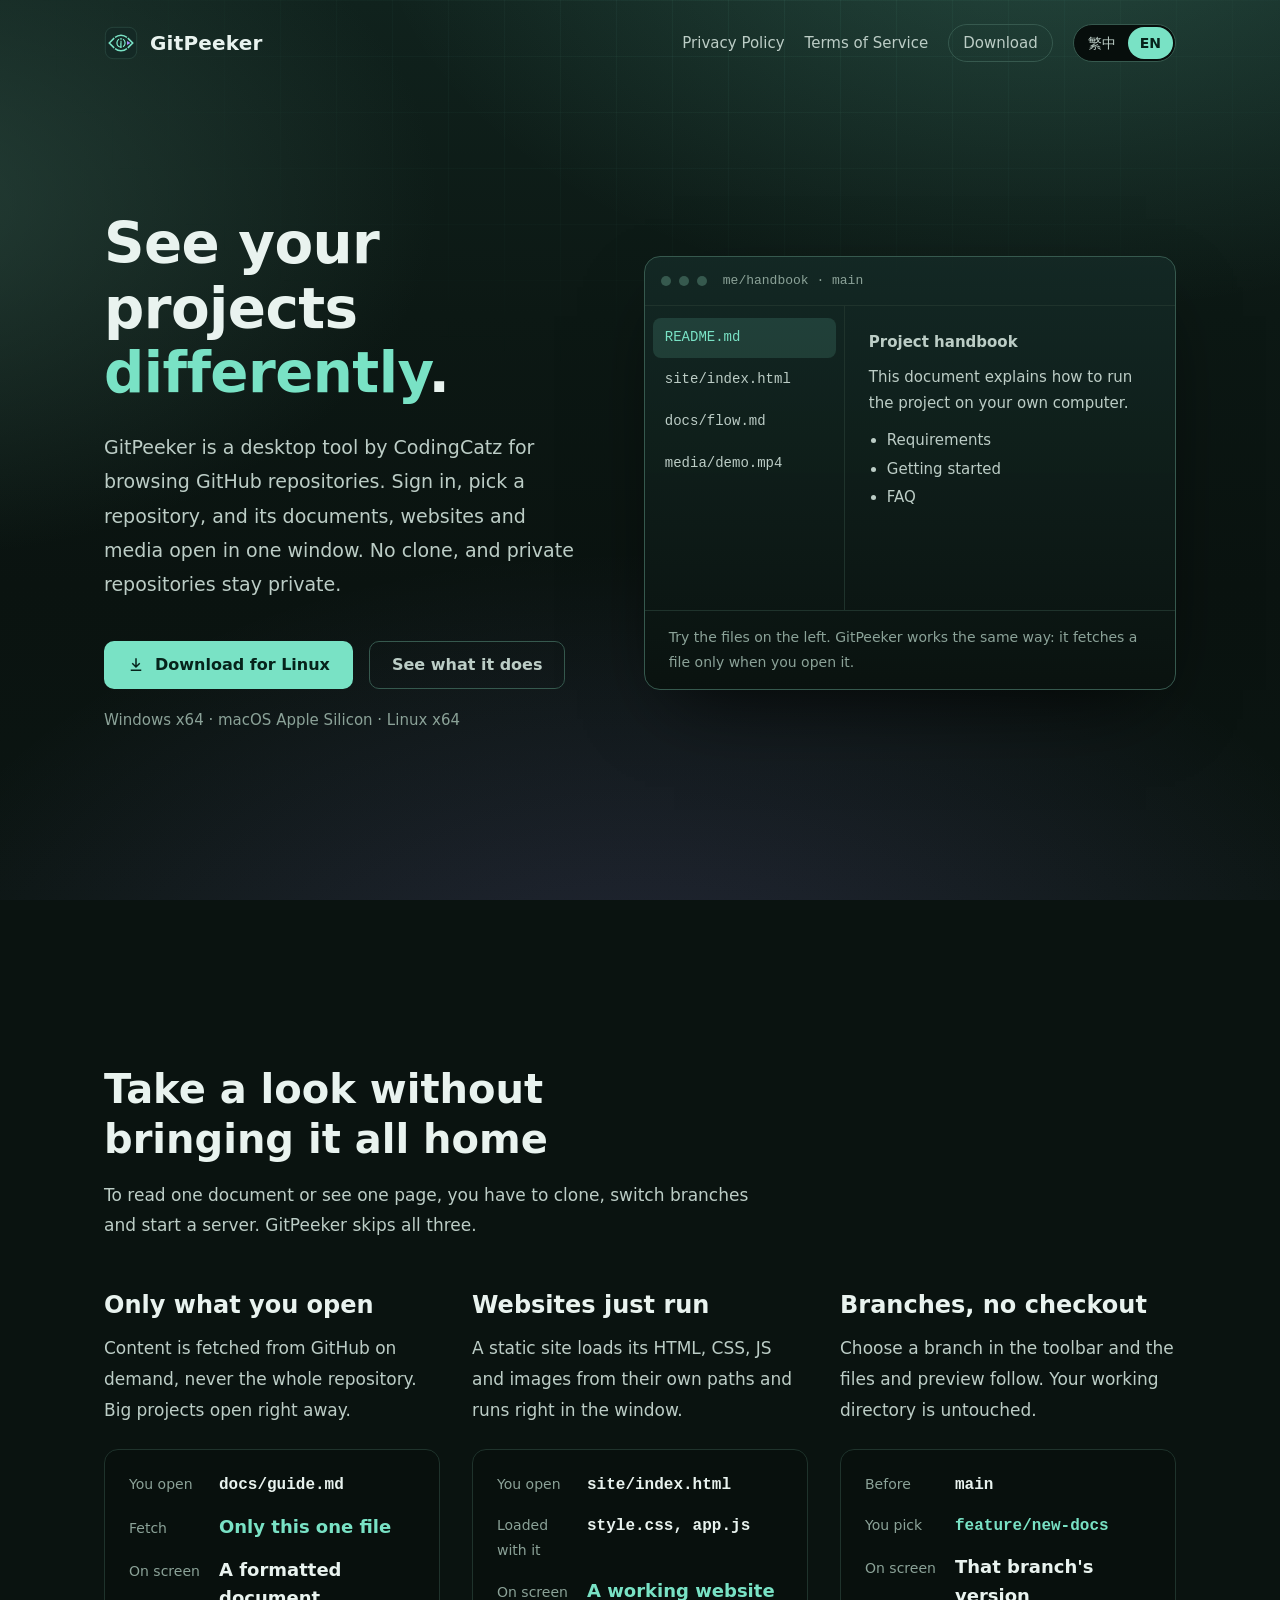
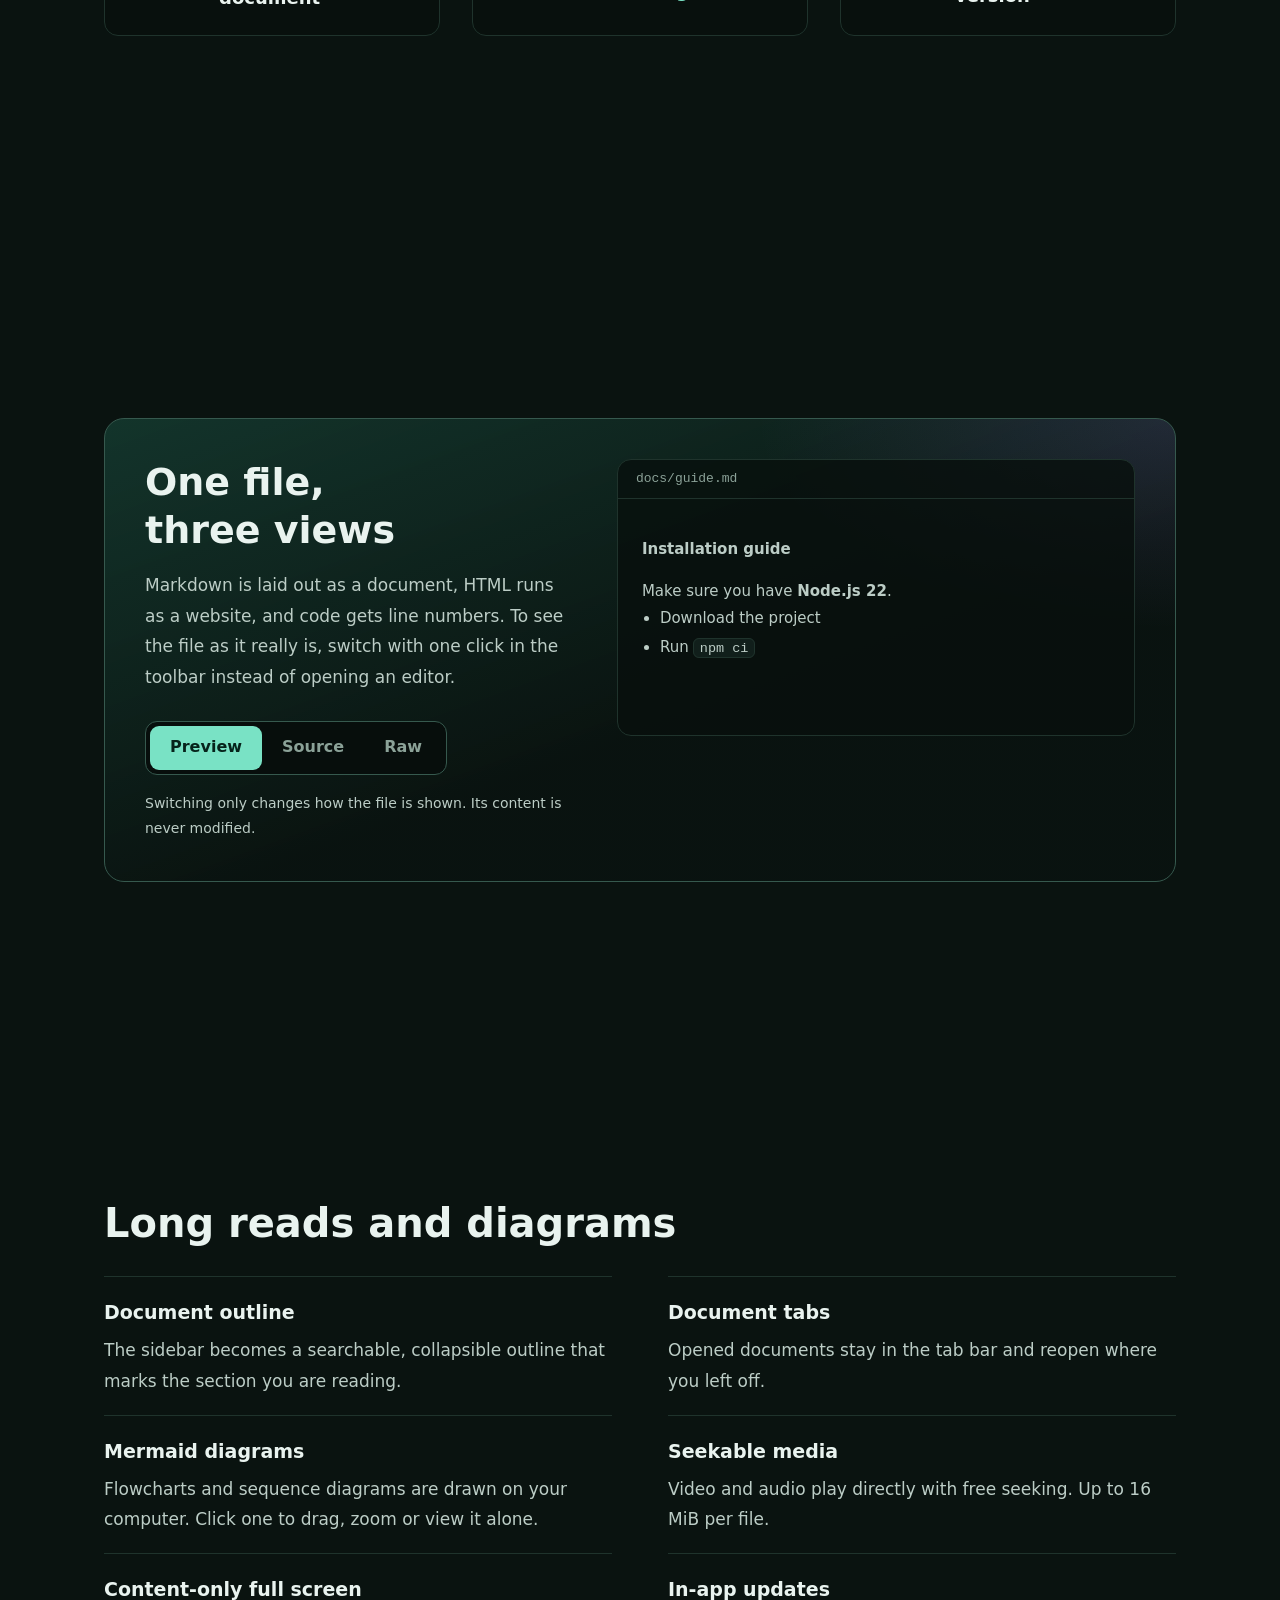
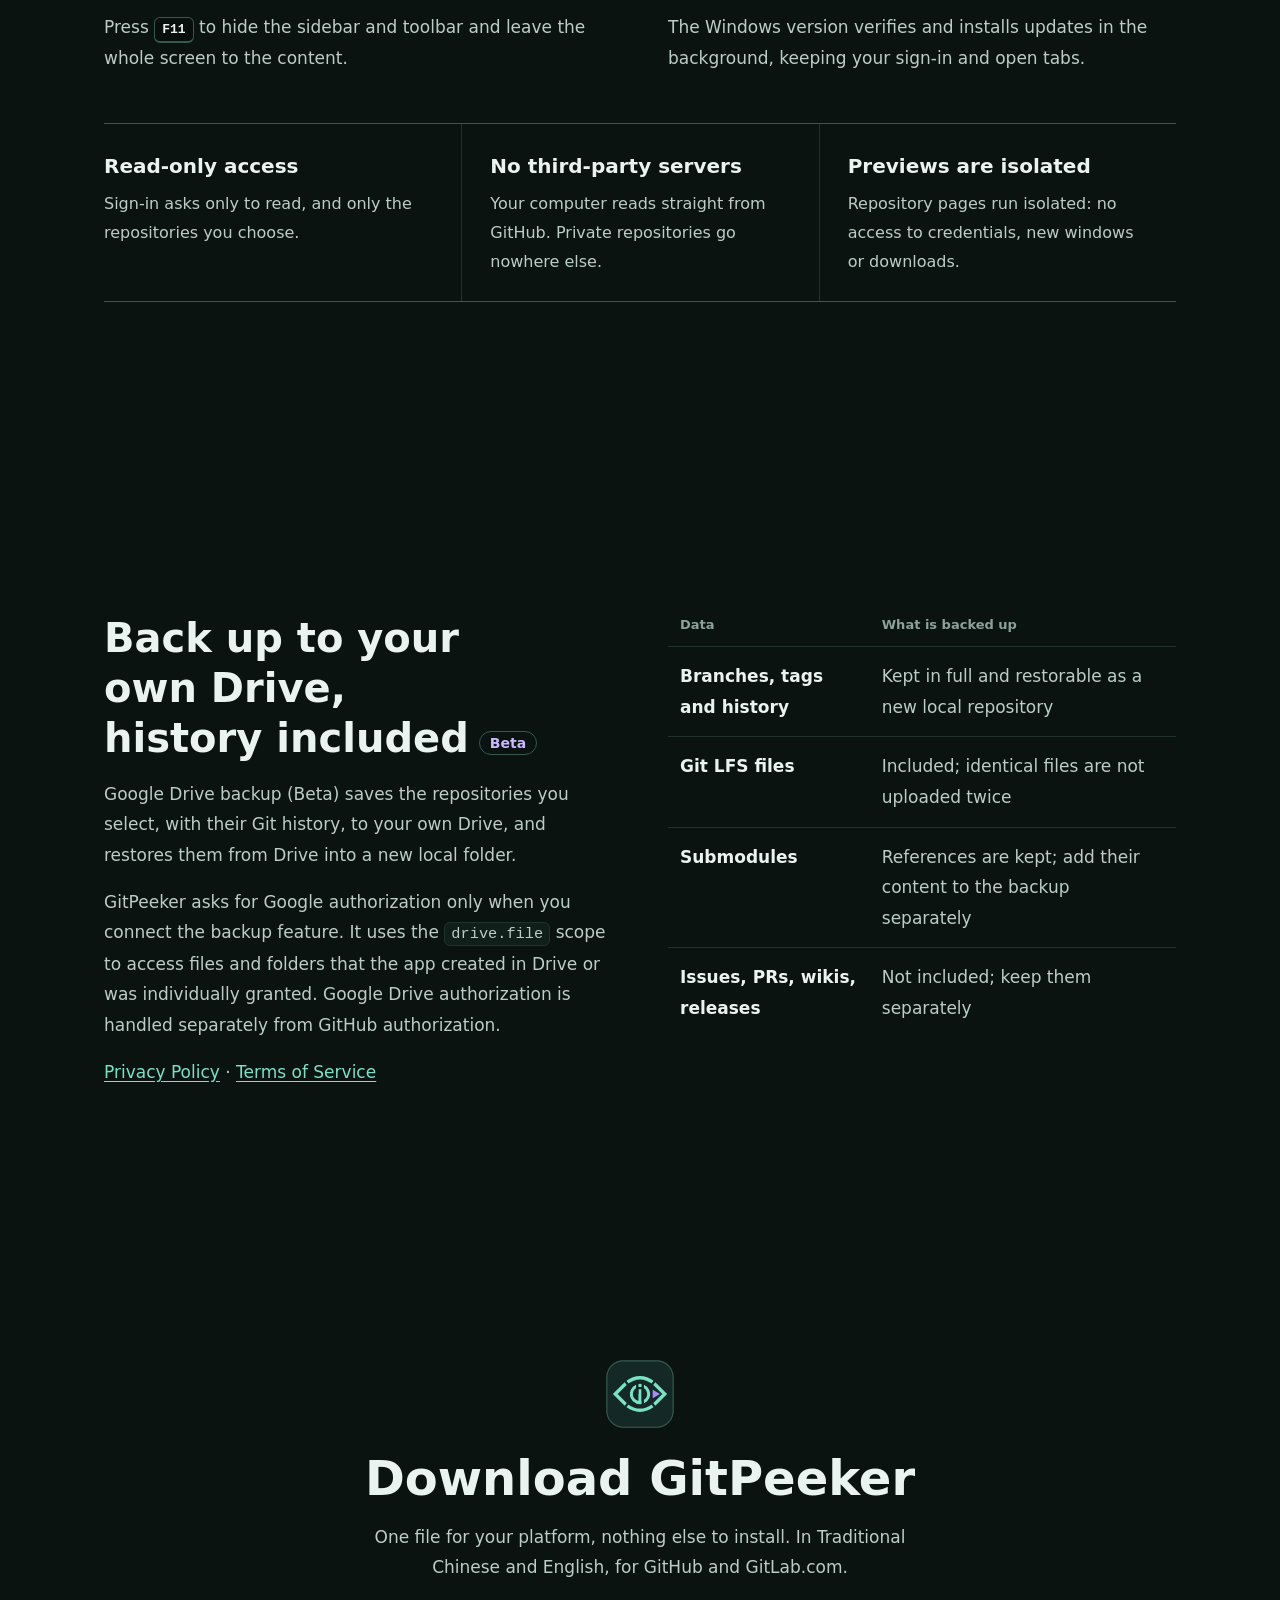
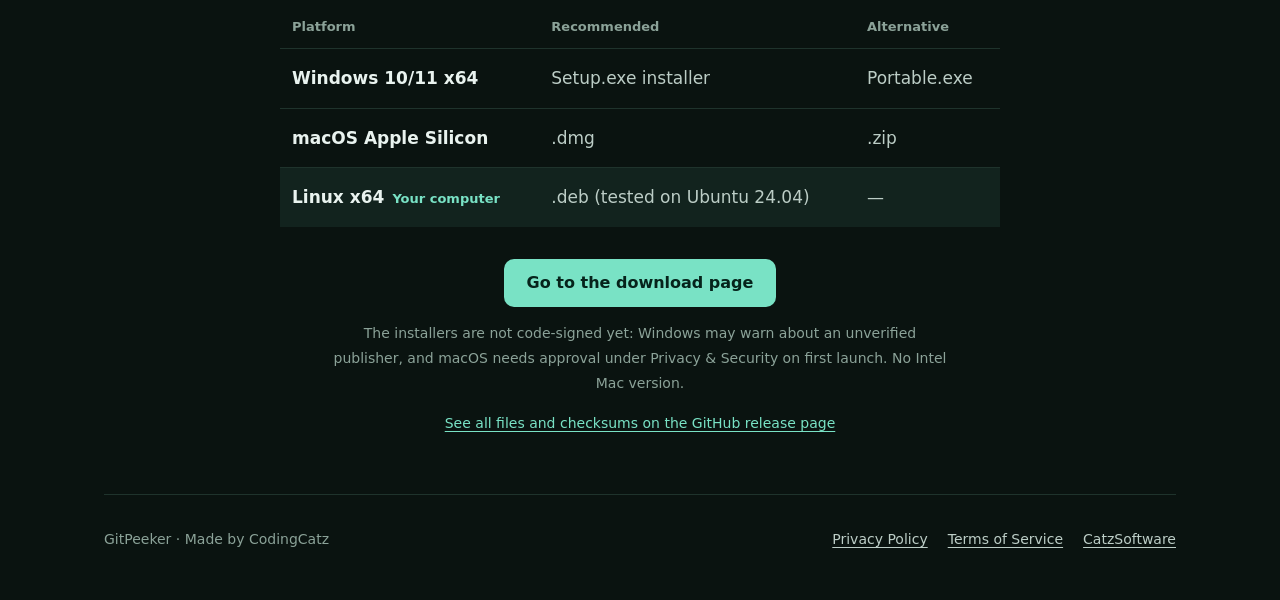
==== docs/index.html @ ed902996 "1.0.0 上線" ====
<!doctype html>
<html lang="zh-Hant-TW" class="paged">
<head>
<meta charset="utf-8">
<meta name="viewport" content="width=device-width, initial-scale=1">
<title>GitPeeker · CatzSoftware</title>
<meta name="description" content="GitPeeker：不用 clone，就能在同一個桌面視窗預覽 GitHub 儲存庫裡的文件、網站與影音。提供 Windows、macOS 與 Linux 版本，以及 Google Drive 備份說明。">
<meta name="theme-color" content="#0a1310">
<link rel="icon" href="./icon.svg" type="image/svg+xml">
<link rel="stylesheet" href="./style.css">
</head>
<body>
<div class="wrap">
  <main>
    <div class="block block-hero">
      <header class="top">
        <a class="brand" href="./" aria-label="GitPeeker 首頁"><img src="./icon.svg" alt="" width="34" height="34">GitPeeker</a>
        <nav aria-label="頁首連結">
          <a href="./privacy/">隱私權政策</a>
          <a href="./terms/">服務條款</a>
          <a class="top-link" href="#get">下載</a>
          <span class="lang" role="group" aria-label="語言">
            <button type="button" lang="zh-Hant" data-lang="zh-Hant" aria-pressed="true">繁中</button>
            <button type="button" lang="en" data-lang="en" aria-pressed="false">EN</button>
          </span>
        </nav>
      </header>

      <div class="hero">
        <div>
          <h1 data-i18n-html>換個方式，<br><em>看見專案</em>。</h1>
          <p>GitPeeker 是 CodingCatz 製作的桌面工具，可瀏覽 GitHub 儲存庫及預覽文件。登入、選一個儲存庫，文件、網站與影音就在同一個視窗裡打開；不用 clone，私人儲存庫也不必公開。</p>
          <div class="cta">
            <a class="btn btn-primary" id="hero-download" href="https://github.com/CatzSoftware/GitPeeker-Releases/releases/latest">
              <svg viewBox="0 0 24 24" aria-hidden="true"><path fill="currentColor" d="M11 3h2v9.2l3.3-3.3 1.4 1.4L12 16l-5.7-5.7 1.4-1.4 3.3 3.3zM5 18h14v2H5z"/></svg>
              <span>下載 GitPeeker</span>
            </a>
            <a class="btn btn-ghost" href="#core">看看能做什麼</a>
          </div>
          <p class="platforms">Windows x64 · macOS Apple Silicon · Linux x64</p>
        </div>

        <div class="stage" id="stage" aria-label="GitPeeker 視窗示範">
          <div class="stage-bar"><b></b><b></b><b></b><span>me/handbook · main</span></div>
          <div class="stage-body">
            <div class="tree" role="group" aria-label="儲存庫裡的檔案">
              <button type="button" data-show="readme" aria-pressed="true">README.md</button>
              <button type="button" data-show="site" aria-pressed="false">site/index.html</button>
              <button type="button" data-show="flow" aria-pressed="false">docs/flow.md</button>
              <button type="button" data-show="clip" aria-pressed="false">media/demo.mp4</button>
            </div>
            <div class="pane" aria-live="polite">
              <div class="pv" data-panel="readme">
                <p class="pv-title">專案手冊</p>
                <p>這份文件說明怎麼把專案在自己的電腦上跑起來。</p>
                <ul><li>安裝需求</li><li>啟動步驟</li><li>常見問題</li></ul>
              </div>
              <div class="pv" data-panel="site" hidden>
                <div class="pv-nav"><b>Handbook</b><span>文件</span><span>下載</span></div>
                <p class="pv-title">五分鐘上手</p>
                <p>樣式、圖片和腳本都照原本的路徑載入，整個資料夾當成網站執行。</p>
                <span class="pv-chip">開始</span>
              </div>
              <div class="pv" data-panel="flow" hidden>
                <svg class="pv-flow" viewBox="0 0 360 150" role="img" aria-label="流程圖：選檔、讀取、預覽">
                  <rect x="4" y="50" width="92" height="50" rx="10"/>
                  <rect x="134" y="50" width="92" height="50" rx="10"/>
                  <rect class="on" x="264" y="50" width="92" height="50" rx="10"/>
                  <path d="M96 75h30M226 75h30"/>
                  <polygon points="126,70 134,75 126,80"/>
                  <polygon points="256,70 264,75 256,80"/>
                  <text x="50" y="80">選檔</text>
                  <text x="180" y="80">讀取</text>
                  <text x="310" y="80">預覽</text>
                </svg>
                <p>文件裡的 Mermaid 區塊直接畫成圖表。</p>
              </div>
              <div class="pv" data-panel="clip" hidden>
                <div class="pv-screen"><svg viewBox="0 0 24 24" aria-hidden="true"><path d="M8 5.5v13l11-6.5z"/></svg></div>
                <div class="pv-seek"><i></i></div>
                <p>00:42 / 02:10　拖進度條就能跳播。</p>
              </div>
            </div>
          </div>
          <div class="stage-foot">點左邊的檔案試試。GitPeeker 也是這樣：點到哪個檔，才讀哪個檔。</div>
        </div>
      </div>
    </div>

    <section class="block" id="core" aria-labelledby="core-title">
      <div class="sec-head">
        <h2 id="core-title">想看一眼，不必整包搬回家</h2>
        <p>只是要看一份文件或一個頁面，卻得先 clone、切分支、開伺服器。GitPeeker 把這三步都省了。</p>
      </div>
      <div class="rows">
        <div class="row">
          <div class="row-text">
            <h3>點到哪個檔，才讀哪個檔</h3>
            <p>內容直接向 GitHub 按需讀取，不會先把整個儲存庫下載下來。再大的專案，打開就能看。</p>
          </div>
          <dl class="demo">
            <div class="step"><dt>你點的</dt><dd>docs/guide.md</dd></div>
            <div class="step"><dt>讀取</dt><dd class="say"><span class="hit">只有這一個檔</span></dd></div>
            <div class="step"><dt>畫面上</dt><dd class="say">排好版的文件</dd></div>
          </dl>
        </div>
        <div class="row">
          <div class="row-text">
            <h3>網站直接跑起來</h3>
            <p>靜態網站的 HTML、CSS、JS 與圖片照原本的路徑載入，在視窗裡就是一個能操作的網站，不需要另外架站或開 GitHub Pages。</p>
          </div>
          <dl class="demo">
            <div class="step"><dt>你點的</dt><dd>site/index.html</dd></div>
            <div class="step"><dt>跟著載入</dt><dd>style.css、app.js</dd></div>
            <div class="step"><dt>畫面上</dt><dd class="say"><span class="hit">可以操作的網站</span></dd></div>
          </dl>
        </div>
        <div class="row">
          <div class="row-text">
            <h3>分支用選的，不用 checkout</h3>
            <p>工具列選一個分支，檔案清單和預覽就換成那個分支的內容。你電腦上的工作目錄完全不受影響。</p>
          </div>
          <dl class="demo">
            <div class="step"><dt>原本</dt><dd>main</dd></div>
            <div class="step"><dt>選單選</dt><dd><span class="hit">feature/new-docs</span></dd></div>
            <div class="step"><dt>畫面上</dt><dd class="say">那個分支的版本</dd></div>
          </dl>
        </div>
      </div>
    </section>

    <section class="block" aria-labelledby="modes-title">
      <div class="domain">
        <div>
          <h2 id="modes-title">同一個檔，三種看法</h2>
          <p>Markdown 排版成文件，HTML 當成網站，程式碼帶行號。想看它原本長什麼樣，工具列按一下就切過去，不用離開視窗去找編輯器。</p>
          <div class="switch" id="modes" role="group" aria-label="選擇呈現方式">
            <button type="button" data-show="preview" aria-pressed="true">預覽</button>
            <button type="button" data-show="source" aria-pressed="false">原始碼</button>
            <button type="button" data-show="raw" aria-pressed="false">原始檔</button>
          </div>
          <p class="hint">切換只改變呈現方式，檔案內容不會被改寫。</p>
        </div>
        <div class="view">
          <div class="view-bar">docs/guide.md</div>
          <div class="view-body" aria-live="polite">
            <div class="pv" data-panel="preview">
              <p class="pv-title">安裝指南</p>
              <p data-i18n-html>先確認電腦有 <strong>Node.js 22</strong>。</p>
              <ul><li>下載專案</li><li data-i18n-html>執行 <code>npm ci</code></li></ul>
            </div>
            <ol data-panel="source" hidden><li># 安裝指南</li><li> </li><li>先確認電腦有 **Node.js 22**。</li><li> </li><li>- 下載專案</li><li>- 執行 `npm ci`</li></ol>
            <pre data-panel="raw" hidden># 安裝指南

先確認電腦有 **Node.js 22**。

- 下載專案
- 執行 `npm ci`</pre>
          </div>
        </div>
      </div>
    </section>

    <section class="block block-more" aria-labelledby="more-title">
      <div class="sec-head">
        <h2 id="more-title">讀長文件、看圖表，也都顧到了</h2>
      </div>
      <dl class="plain">
        <div><dt>文件大綱</dt><dd>打開 Markdown，側欄就換成可搜尋、可收合的標題大綱；捲動時會標出目前讀到哪一節。</dd></div>
        <div><dt>多份文件分頁</dt><dd>開過的文件留在上方分頁列，切回去時回到上次讀到的位置。</dd></div>
        <div><dt>Mermaid 圖表</dt><dd>流程圖、時序圖在你的電腦上畫出來，不連外部繪圖服務；點一下圖框就能拖曳、縮放、單張放大。</dd></div>
        <div><dt>影音可以跳播</dt><dd>儲存庫裡的影片和音訊直接播放，進度條隨意拖。單一檔案上限 16 MiB。</dd></div>
        <div><dt>只看內容的全螢幕</dt><dd data-i18n-html>按 <kbd>F11</kbd> 收起側欄與工具列，整個螢幕留給正在讀的內容。</dd></div>
        <div><dt>程式內更新</dt><dd>Windows 版可在程式裡檢查更新，驗證簽章後於背景換版，登入與開著的分頁都保留。</dd></div>      </dl>
      <div class="trust-wrap" role="region" aria-labelledby="trust-title">
        <h2 id="trust-title" class="sr-only">放心用</h2>
        <div class="trust">
          <div><strong>只要唯讀權限</strong><p>登入 GitHub 只要求讀取內容的權限，而且只看得到你自己選擇開放的儲存庫。</p></div>
          <div><strong>不經第三方伺服器</strong><p>內容由你的電腦直接向 GitHub 讀取，私人儲存庫不會被上傳到別的地方。</p></div>
          <div><strong>預覽頁被隔開</strong><p>儲存庫裡的網頁在隔離的框內執行，碰不到你的登入憑證，也不能自己開視窗或下載檔案。</p></div>
        </div>
      </div>
    </section>

    <section class="block" aria-labelledby="backup-title">
      <div class="backup">
        <div>
          <h2 id="backup-title">連同歷史，備份到自己的 Drive<span class="tag">Beta</span></h2>
          <p>Google Drive 備份功能（Beta）可將你選取的儲存庫及其 Git 歷史備份到自己的 Drive，並從 Drive 還原到本機新目錄。</p>
          <p data-i18n-html>只有連接備份功能時，GitPeeker 才會請求 Google 授權。它使用 <code>drive.file</code> 權限存取程式在 Drive 建立或取得個別授權的檔案與資料夾。Google Drive 的授權與 GitHub 的授權分開處理。</p>
          <p><a href="./privacy/">隱私權政策</a> · <a href="./terms/">服務條款</a></p>
        </div>
        <table class="grid-table">
          <thead><tr><th scope="col">資料</th><th scope="col">備份範圍</th></tr></thead>
          <tbody>
            <tr><td>分支、標籤與歷史</td><td>完整保存，可還原成新的本機儲存庫</td></tr>
            <tr><td>Git LFS 大檔</td><td>一併保存，相同的檔案不重複上傳</td></tr>
            <tr><td>子模組</td><td>保留引用；內容需個別加入備份</td></tr>
            <tr><td>Issues、PR、Wiki、Releases</td><td>不包含，須另行保存</td></tr>
          </tbody>
        </table>
      </div>
    </section>

    <section class="block block-end" id="get" aria-labelledby="get-title">
      <div class="get">
        <img class="big" src="./icon.svg" alt="" width="72" height="72">
        <h2 id="get-title">下載 GitPeeker</h2>
        <p>只下載自己平台的那一個檔就好，不需要另外安裝 Node.js、Rust 或 Git。介面有繁體中文與英文，GitHub 與 GitLab.com 的儲存庫都能看。</p>
        <table class="grid-table" id="platforms">
          <thead><tr><th scope="col">平台</th><th scope="col">建議格式</th><th scope="col">另一種格式</th></tr></thead>
          <tbody>
            <tr data-platform="windows"><td>Windows 10／11 x64</td><td><a data-asset="-Setup-x64.exe">Setup.exe 安裝版</a></td><td><a data-asset="-Portable-x64.exe">Portable.exe 免安裝版</a></td></tr>
            <tr data-platform="mac"><td>macOS Apple Silicon</td><td><a data-asset="-macOS-arm64.dmg">.dmg</a></td><td><a data-asset="-macOS-arm64.zip">.zip</a></td></tr>
            <tr data-platform="linux"><td>Linux x64</td><td><a data-asset="-Linux-x64.deb">.deb</a>（Ubuntu 24.04 實測）</td><td>—</td></tr>
          </tbody>
        </table>
        <div class="cta">
          <a class="btn btn-primary" id="get-download" href="https://github.com/CatzSoftware/GitPeeker-Releases/releases/latest">前往下載頁</a>
        </div>
        <p class="note">安裝檔尚未簽章：Windows 可能顯示發行者未驗證，macOS 第一次開啟要到「隱私權與安全性」允許。不提供 Intel Mac 版。</p>
        <p class="note"><span id="release-version"></span><a href="https://github.com/CatzSoftware/GitPeeker-Releases/releases/latest">到 GitHub 發布頁看所有檔案與校驗碼</a></p>
      </div>
      <footer>
        <span>GitPeeker · CodingCatz 製作</span>
        <nav aria-label="頁尾連結">
          <a href="./privacy/">隱私權政策</a>
          <a href="./terms/">服務條款</a>
          <a href="https://github.com/CatzSoftware">CatzSoftware</a>
        </nav>
      </footer>
    </section>
  </main>
</div>

<script src="./i18n.js"></script>
<script>
  // 一組按鈕切換一組面板：按鈕的 data-show 對到面板的 data-panel。回傳切換函式給自動輪播用
  function bindSwitch(buttons, panels) {
    function show(name) {
      buttons.forEach(function (b) { b.setAttribute('aria-pressed', String(b.dataset.show === name)); });
      panels.forEach(function (p) { p.hidden = p.dataset.panel !== name; });
    }
    buttons.forEach(function (b) {
      b.addEventListener('click', function () { show(b.dataset.show); });
    });
    return show;
  }

  // 同一個檔的三種看法
  (function () {
    var root = document.getElementById('modes').closest('.domain');
    bindSwitch(root.querySelectorAll('.switch button'), root.querySelectorAll('[data-panel]'));
  })();

  // 主視覺的視窗示範：允許動畫時自動輪流打開每個檔，訪客一碰就停下來交給他
  (function () {
    var stage = document.getElementById('stage');
    var buttons = Array.prototype.slice.call(stage.querySelectorAll('.tree button'));
    var show = bindSwitch(buttons, stage.querySelectorAll('[data-panel]'));
    if (window.matchMedia('(prefers-reduced-motion: reduce)').matches) return;
    var index = 0;
    var timer = setInterval(function () {
      if (document.hidden) return;
      index = (index + 1) % buttons.length;
      show(buttons[index].dataset.show);
    }, 2800);
    function stop() { clearInterval(timer); }
    stage.addEventListener('pointerdown', stop);
    stage.addEventListener('focusin', stop);
  })();

  // 依訪客的電腦標出對應的下載列，並把主按鈕的字換成那個平台
  (function () {
    // 回傳 'windows'、'mac'、'linux'；判斷不出來，或那台裝置沒有可用的版本時回傳 null
    // 沒有可用版本的裝置先排除：Android 與 ChromeOS 也自稱 Linux，iPad 也自稱 Macintosh（差別在它有多點觸控）
    function detectPlatform(userAgent, maxTouchPoints) {
      if (/Android|iPhone|iPad|iPod|Mobile|CrOS/i.test(userAgent)) return null;
      if (/Windows/i.test(userAgent)) return 'windows';
      if (/Macintosh|Mac OS X/i.test(userAgent)) return maxTouchPoints > 1 ? null : 'mac';
      if (/Linux|X11/i.test(userAgent)) return 'linux';
      return null;
    }

    var names = { windows: 'Windows', mac: 'macOS', linux: 'Linux' };
    var platform = detectPlatform(navigator.userAgent, navigator.maxTouchPoints || 0);
    if (!names[platform]) platform = null;
    var heroButton = document.getElementById('hero-download');
    var getButton = document.getElementById('get-download');
    if (platform) {
      var row = document.querySelector('#platforms [data-platform="' + platform + '"]');
      row.classList.add('mine');
      var mark = document.createElement('span');
      mark.className = 'you';
      mark.textContent = t('你的電腦');
      row.cells[0].appendChild(mark);
      heroButton.querySelector('span').textContent = t('下載 {0} 版', [names[platform]]);
    }

    // 問 GitHub 最新版有哪些檔，把連結換成直接下載。檔名帶版號，所以用檔名尾巴配對；
    // 問不到或配不到時什麼都不改，連結維持指向發布頁
    var recommended = { windows: '-Setup-x64.exe', mac: '-macOS-arm64.dmg', linux: '-Linux-x64.deb' };
    fetch('https://api.github.com/repos/CatzSoftware/GitPeeker-Releases/releases/latest')
      .then(function (response) {
        // 404 代表還沒有任何發布：下載按鈕沒有檔可給，改成說明即將推出
        if (response.status === 404) {
          heroButton.querySelector('span').textContent = t('即將推出');
          heroButton.href = '#get';
          getButton.parentNode.hidden = true;
          document.getElementById('release-version').textContent = t('正式版即將推出 · ');
          return null;
        }
        if (!response.ok) throw new Error('GitHub API ' + response.status);
        return response.json();
      })
      .then(function (release) {
        if (!release) return;
        function urlFor(suffix) {
          var match = release.assets.filter(function (asset) {
            return asset.name.slice(-suffix.length) === suffix;
          })[0];
          return match ? match.browser_download_url : null;
        }
        var linked = 0;
        document.querySelectorAll('#platforms a[data-asset]').forEach(function (link) {
          var url = urlFor(link.dataset.asset);
          if (!url) return;
          link.href = url;
          linked += 1;
        });
        if (!linked) return;

        var version = String(release.tag_name || '').replace(/^\D*/, '');
        if (version) document.getElementById('release-version').textContent = t('目前版本 {0} · ', [version]);

        var direct = platform ? urlFor(recommended[platform]) : null;
        if (direct) {
          heroButton.href = direct;
          getButton.href = direct;
          getButton.textContent = t('下載 {0} 版', [names[platform]]);
        } else {
          // 判斷不出平台時，主按鈕帶到下方的表格讓訪客自己挑；表格已經能直接下載，收尾的按鈕就不需要了
          heroButton.href = '#get';
          getButton.parentNode.hidden = true;
        }
      })
      .catch(function () {});
  })();
</script>
</body>
</html>
---- docs/style.css ----
/* GitPeeker 公開頁共用樣式：首頁、隱私權政策、服務條款三頁都讀這一份。 */
:root {
  --bg: #0a1310;
  --bg-raise: #111f1b;
  --bg-sunk: #070e0c;
  --line: #1f332c;
  --line-strong: #36594e;
  --ink: #e9f3ef;
  --ink-soft: #bccdc6;
  --muted: #8ba298;
  --mint: #79e2c5;
  --mint-dark: #06231b;
  --violet: #a78bfa;
  --violet-ink: #c9b8ff;
  --mono: ui-monospace, "Cascadia Code", "SF Mono", Consolas, "Liberation Mono", monospace;
  --sans: "PingFang TC", "Noto Sans TC", "Microsoft JhengHei", system-ui, sans-serif;
  --ease-out: cubic-bezier(0.22, 1, 0.36, 1);
}
* { box-sizing: border-box; }
html { color-scheme: dark; }
body {
  margin: 0;
  color: var(--ink);
  background-color: var(--bg);
  background-image:
    radial-gradient(1100px 680px at 82% -12%, rgba(121, 226, 197, 0.2), transparent 62%),
    radial-gradient(900px 600px at -8% 22%, rgba(54, 89, 78, 0.55), transparent 60%),
    radial-gradient(1200px 760px at 50% 116%, rgba(167, 139, 250, 0.16), transparent 65%),
    linear-gradient(180deg, #10221d 0%, #0c1814 35%, var(--bg) 65%, #0b1512 100%);
  background-attachment: fixed;
  font: 17px/1.8 var(--sans);
  -webkit-font-smoothing: antialiased;
}
/* 細網格：只在頁首附近看得到，往下淡出 */
body::before {
  content: "";
  position: fixed;
  inset: 0;
  pointer-events: none;
  background-image:
    linear-gradient(rgba(121, 226, 197, 0.06) 1px, transparent 1px),
    linear-gradient(90deg, rgba(121, 226, 197, 0.06) 1px, transparent 1px);
  background-size: 56px 56px;
  mask-image: radial-gradient(1000px 520px at 60% 0%, #000 0%, transparent 75%);
  -webkit-mask-image: radial-gradient(1000px 520px at 60% 0%, #000 0%, transparent 75%);
}
a { color: var(--mint); text-underline-offset: 0.2em; }
:focus-visible { outline: 2px solid var(--mint); outline-offset: 3px; border-radius: 6px; }
[hidden] { display: none !important; }
.wrap { position: relative; max-width: 1120px; margin: 0 auto; padding: 0 24px; }
.sr-only { position: absolute; width: 1px; height: 1px; overflow: hidden; clip: rect(0 0 0 0); white-space: nowrap; }
code, kbd { font-family: var(--mono); }
code { font-size: 0.9em; padding: 0.12em 0.4em; border-radius: 6px; background: var(--bg-raise); border: 1px solid var(--line); }
kbd {
  font-weight: 600; font-size: 13px; line-height: 1; padding: 4px 7px; border-radius: 6px;
  border: 1px solid var(--line-strong); border-bottom-width: 2px; background: var(--bg-sunk); color: var(--ink);
}

/* ── 頁首 ── */
.top { display: flex; align-items: center; justify-content: space-between; gap: 16px; padding: 24px 0; }
.brand { display: flex; align-items: center; gap: 12px; text-decoration: none; color: var(--ink); font-weight: 700; font-size: 20px; letter-spacing: 0.01em; }
.brand img { width: 34px; height: 34px; }
.top nav { display: flex; align-items: center; gap: 20px; }
.top nav a { color: var(--ink-soft); text-decoration: none; font-size: 15px; }
.top nav a:hover { color: var(--ink); }
/* 下載鈕與語系切換同高：兩者都用這個高度，不各自靠內距撐 */
.top nav a.top-link, .lang { height: 38px; box-sizing: border-box; display: inline-flex; align-items: center; }
.top nav a.top-link { padding: 0 14px; border: 1px solid var(--line-strong); border-radius: 999px; }
.top nav a.top-link:hover { border-color: var(--mint); }
.lang { padding: 2px; border: 1px solid var(--line-strong); border-radius: 999px; background: var(--bg-sunk); }
.lang button { height: 100%; padding: 0 12px; border: 0; border-radius: 999px; background: none; color: var(--ink-soft); font: inherit; font-size: 14px; line-height: 1.2; white-space: nowrap; cursor: pointer; }
.lang button[aria-pressed="true"] { background: var(--mint); color: var(--mint-dark); font-weight: 600; }
.lang button:not([aria-pressed="true"]):hover { color: var(--ink); }
.lang button:focus-visible { outline: 2px solid var(--mint); outline-offset: 2px; }

/* ── 主視覺 ── */
.hero { display: grid; grid-template-columns: 1fr 1.1fr; gap: 56px; align-items: center; padding: 64px 0 96px; }
.hero h1 { margin: 0; font-size: clamp(36px, 5.2vw, 64px); line-height: 1.15; letter-spacing: -0.01em; font-weight: 800; text-wrap: balance; }
.hero h1 em { font-style: normal; color: var(--mint); }
/* 英文標題字母多，縮一級才能維持兩行 */
html[lang="en"] .hero h1 { font-size: clamp(32px, 4.4vw, 60px); }
.hero p { margin: 24px 0 0; font-size: 19px; color: var(--ink-soft); max-width: 32em; text-wrap: pretty; }
.cta { display: flex; flex-wrap: wrap; align-items: center; gap: 12px 16px; margin-top: 40px; }
.btn {
  display: inline-flex; align-items: center; gap: 10px;
  min-height: 48px; padding: 0 22px;
  border-radius: 10px; font: inherit; font-size: 16px; font-weight: 700;
  border: 1px solid transparent; text-decoration: none; cursor: pointer;
  transition: background-color 200ms var(--ease-out), border-color 200ms var(--ease-out), color 200ms var(--ease-out);
}
.btn svg { width: 18px; height: 18px; }
.btn-primary { background: var(--mint); color: var(--mint-dark); }
.btn-primary:hover { background: #9aecd5; }
.btn-ghost { background: transparent; color: var(--ink-soft); border-color: var(--line-strong); }
.btn-ghost:hover { color: var(--ink); border-color: var(--mint); }
.hero .platforms { margin-top: 18px; font-size: 15px; color: var(--muted); }

/* 主視覺的視窗示範：左邊檔案、右邊預覽 */
.stage {
  border: 1px solid var(--line-strong);
  border-radius: 16px;
  background: linear-gradient(180deg, rgba(20, 41, 37, 0.94), rgba(10, 19, 16, 0.97));
  box-shadow: 0 30px 80px -30px rgba(0, 0, 0, 0.8);
  overflow: hidden;
}
.stage-bar { display: flex; align-items: center; gap: 8px; padding: 12px 16px; border-bottom: 1px solid var(--line); color: var(--muted); font-size: 13px; }
.stage-bar b { width: 10px; height: 10px; border-radius: 50%; background: var(--line-strong); }
.stage-bar span { margin-left: 8px; font-family: var(--mono); }
.stage-body { display: grid; grid-template-columns: 200px minmax(0, 1fr); min-height: 304px; }
.tree { display: grid; align-content: start; gap: 2px; padding: 12px 8px; border-right: 1px solid var(--line); }
.tree button {
  min-height: 40px; padding: 0 12px; border: 0; border-radius: 8px;
  font: 500 14px/1.3 var(--mono); text-align: left; color: var(--ink-soft); background: transparent; cursor: pointer;
  overflow-wrap: anywhere;
  transition: background-color 200ms var(--ease-out), color 200ms var(--ease-out);
}
.tree button:hover { color: var(--ink); background: rgba(121, 226, 197, 0.07); }
.tree button[aria-pressed="true"] { color: var(--mint); background: rgba(121, 226, 197, 0.14); }
.pane { padding: 24px; min-width: 0; }
.stage-foot { padding: 14px 24px; border-top: 1px solid var(--line); color: var(--muted); font-size: 14px; }

/* 示範裡的假內容：文件、網站、圖表、影片 */
.pv-title { margin: 0 0 10px; font-size: 22px; font-weight: 800; line-height: 1.3; }
.pv p { margin: 0 0 10px; font-size: 15px; line-height: 1.7; color: var(--ink-soft); }
.pv ul { margin: 0; padding-left: 1.2em; font-size: 15px; line-height: 1.9; color: var(--ink-soft); }
.pv-nav { display: flex; align-items: center; gap: 16px; padding-bottom: 12px; margin-bottom: 20px; border-bottom: 1px solid var(--line); font-size: 13px; color: var(--muted); }
.pv-nav b { margin-right: auto; font-size: 15px; color: var(--ink); }
.pv-chip { display: inline-block; margin-top: 6px; padding: 6px 14px; border-radius: 8px; font-size: 14px; font-weight: 700; background: var(--violet); color: #170d33; }
.pv-flow { display: block; width: 100%; max-width: 360px; height: auto; margin: 4px auto 12px; }
.pv-flow rect { fill: var(--bg-raise); stroke: var(--line-strong); }
.pv-flow rect.on { stroke: var(--mint); }
.pv-flow text { fill: var(--ink); font: 600 14px var(--sans); text-anchor: middle; }
.pv-flow path { fill: none; stroke: var(--muted); stroke-width: 1.5; }
.pv-flow polygon { fill: var(--muted); }
.pv-screen { display: grid; place-items: center; aspect-ratio: 16 / 9; max-height: 170px; width: 100%; border-radius: 10px; border: 1px solid var(--line); background: var(--bg-sunk); }
.pv-screen svg { width: 44px; height: 44px; fill: var(--mint); }
.pv-seek { height: 4px; margin: 14px 0 10px; border-radius: 2px; background: var(--line-strong); }
.pv-seek i { display: block; width: 34%; height: 100%; border-radius: 2px; background: var(--mint); }

/* ── 段落 ── */
.block { padding: 96px 0; }
.block-hero { padding: 0; }
.sec-head { max-width: 40em; margin-bottom: 48px; }
.sec-head h2 { margin: 0; font-size: clamp(28px, 3.4vw, 40px); line-height: 1.25; font-weight: 800; text-wrap: balance; }
.sec-head p { margin: 16px 0 0; color: var(--ink-soft); }
.tag { margin-left: 10px; padding: 3px 10px; border-radius: 999px; border: 1px solid var(--line-strong); font-size: 14px; font-weight: 600; color: var(--violet-ink); vertical-align: 0.3em; white-space: nowrap; }

/* ── 三個核心體驗：三欄並排，示範框對齊在下方 ── */
.rows { display: grid; grid-template-columns: repeat(3, minmax(0, 1fr)); grid-template-rows: auto auto; column-gap: 32px; row-gap: 24px; }
.row { display: grid; grid-row: span 2; grid-template-rows: subgrid; row-gap: 24px; }
.row h3 { margin: 0; font-size: 24px; line-height: 1.35; text-wrap: balance; }
.row p { margin: 12px 0 0; color: var(--ink-soft); }
.demo {
  margin: 0;
  border: 1px solid var(--line);
  border-radius: 14px;
  background: rgba(8, 16, 13, 0.75);
  padding: 22px 24px;
  display: grid; gap: 14px; align-content: start;
}
.step { display: grid; grid-template-columns: 78px 1fr; gap: 12px; align-items: baseline; }
.step dt { color: var(--muted); font-size: 14px; }
.step dd { margin: 0; font: 600 16px/1.6 var(--mono); color: var(--ink); overflow-wrap: anywhere; }
.step dd.say { font-family: var(--sans); font-size: 18px; }
.step dd .hit { color: var(--mint); }

/* ── 同一個檔的三種看法：可以真的切 ── */
.domain {
  display: grid; grid-template-columns: 0.9fr 1.1fr; gap: 48px; align-items: start;
  padding: 40px; border-radius: 20px;
  border: 1px solid var(--line-strong);
  background:
    radial-gradient(600px 300px at 100% 0%, rgba(167, 139, 250, 0.14), transparent 70%),
    linear-gradient(160deg, rgba(29, 86, 71, 0.5), rgba(10, 19, 16, 0.92) 60%);
}
.domain h2 { margin: 0; font-size: clamp(28px, 3.2vw, 38px); line-height: 1.25; font-weight: 800; text-wrap: balance; }
.domain p { margin: 16px 0 0; color: var(--ink-soft); }
.switch { display: inline-flex; padding: 4px; margin-top: 28px; border-radius: 12px; border: 1px solid var(--line-strong); background: var(--bg-sunk); }
.switch button {
  min-height: 44px; padding: 0 20px; border: 0; border-radius: 9px;
  font: inherit; font-size: 16px; font-weight: 700; color: var(--muted); background: transparent; cursor: pointer;
  transition: background-color 200ms var(--ease-out), color 200ms var(--ease-out);
}
.switch button[aria-pressed="true"] { background: var(--mint); color: var(--mint-dark); }
.switch button:not([aria-pressed="true"]):hover { color: var(--ink); }
.hint { margin-top: 14px; color: var(--muted); font-size: 14px; }
.view { border: 1px solid var(--line); border-radius: 14px; background: rgba(8, 16, 13, 0.8); overflow: hidden; }
.view-bar { padding: 10px 18px; border-bottom: 1px solid var(--line); font: 500 13px/1.4 var(--mono); color: var(--muted); }
.view-body { padding: 22px 24px; min-height: 236px; }
.view-body ol, .view-body pre { margin: 0; font: 500 15px/1.9 var(--mono); color: var(--ink-soft); white-space: pre-wrap; overflow-wrap: anywhere; }
.view-body ol { padding-left: 2.4em; }
.view-body ol li::marker { color: var(--muted); }

/* ── 其他功能：清單，不是卡片 ── */
.plain { display: grid; grid-template-columns: repeat(2, minmax(0, 1fr)); column-gap: 56px; margin: 0; }
.plain > div { padding: 24px 0; border-top: 1px solid var(--line); }
.plain dt { font-size: 19px; font-weight: 700; }
.plain dd { margin: 6px 0 0; color: var(--ink-soft); }

/* ── 放心用 ── */
.trust { display: grid; grid-template-columns: repeat(3, minmax(0, 1fr)); border-top: 1px solid var(--line-strong); border-bottom: 1px solid var(--line-strong); }
.trust > div { padding: 32px 28px 32px 0; }
.trust > div + div { padding-left: 28px; border-left: 1px solid var(--line); }
.trust strong { display: block; font-size: 20px; margin-bottom: 6px; }
.trust p { margin: 0; color: var(--ink-soft); font-size: 16px; }
.trust-wrap { margin-top: 48px; }

/* ── Google Drive 備份 ── */
.backup { display: grid; grid-template-columns: 1fr 1fr; gap: 56px; align-items: start; }
.backup h2 { margin: 0; font-size: clamp(28px, 3.4vw, 40px); line-height: 1.25; font-weight: 800; text-wrap: balance; }
.backup p { margin: 16px 0 0; color: var(--ink-soft); }
.grid-table { width: 100%; border-collapse: collapse; }
.grid-table th { text-align: left; color: var(--muted); font-size: 13px; font-weight: 600; padding: 0 12px 10px; }
.grid-table td { padding: 14px 12px; border-top: 1px solid var(--line); vertical-align: baseline; }
.grid-table td:first-child { font-weight: 700; }
.grid-table td + td { color: var(--ink-soft); }
.grid-table a:not([href]) { color: inherit; }
.grid-table tr.mine td { background: rgba(121, 226, 197, 0.08); }
.grid-table .you { margin-left: 8px; font-size: 13px; font-weight: 600; color: var(--mint); white-space: nowrap; }

/* ── 下載 ── */
.block-end { padding: 0; }
.get { text-align: center; padding: 112px 0 96px; }
.get img.big { width: 72px; height: 72px; }
.get h2 { margin: 20px 0 0; font-size: clamp(30px, 4vw, 48px); line-height: 1.2; font-weight: 800; }
.get p { margin: 14px auto 0; color: var(--ink-soft); max-width: 34em; }
.get .grid-table { max-width: 720px; margin: 32px auto 0; text-align: left; }
.get .cta { justify-content: center; margin-top: 32px; }
.get .note { font-size: 14px; color: var(--muted); max-width: 44em; }

footer { display: flex; flex-wrap: wrap; justify-content: space-between; gap: 8px 24px; padding: 32px 0 48px; border-top: 1px solid var(--line); color: var(--muted); font-size: 14px; }
footer nav { display: flex; flex-wrap: wrap; gap: 8px 20px; }
footer a { color: var(--ink-soft); }

/* ── 隱私權政策、服務條款：單欄文件 ── */
.doc { max-width: 44em; padding: 48px 0 96px; }
.doc h1 { margin: 0; font-size: clamp(30px, 4.4vw, 46px); line-height: 1.2; font-weight: 800; text-wrap: balance; }
.doc p { margin: 20px 0 0; color: var(--ink-soft); }
.doc h1 + p { margin-top: 32px; }

/* ── 一屏一塊：夠寬也夠高的視窗每塊剛好一屏並吸附；手機與矮視窗照常捲動 ── */
@media (min-width: 901px) and (min-height: 640px) {
  html.paged { scroll-snap-type: y mandatory; }
  .block {
    min-height: 100vh; min-height: 100dvh;
    display: flex; flex-direction: column; justify-content: center;
    padding: 48px 0;
    scroll-snap-align: start; scroll-snap-stop: always;
  }
  .block-hero, .block-end { padding: 0; justify-content: flex-start; }
  .block-hero .hero { flex: 1; padding: 24px 0 64px; }
  .block-end .get { flex: 1; display: flex; flex-direction: column; align-items: center; justify-content: center; padding: 32px 0; }
  .block-more .sec-head { margin-bottom: 28px; }
  .block-more .plain > div { padding: 18px 0; }
  .block-more .trust-wrap { margin-top: 32px; }
  .block-more .trust > div { padding-top: 24px; padding-bottom: 24px; }
}
/* 筆電扣掉瀏覽器工具列常只剩 700 上下，內容最多的兩塊再收一次間距 */
@media (min-width: 901px) and (min-height: 640px) and (max-height: 799px) {
  .block-more { padding: 24px 0; }
  .block-more .sec-head { margin-bottom: 20px; }
  .block-more .plain > div { padding: 12px 0; }
  .block-more .trust-wrap { margin-top: 20px; }
  .block-more .trust > div { padding-top: 16px; padding-bottom: 16px; }
  .block-end .get { padding: 16px 0; }
  .get img.big { width: 56px; height: 56px; }
  .get h2 { margin-top: 12px; }
  .get .grid-table { margin-top: 20px; }
  .get .grid-table td { padding-top: 10px; padding-bottom: 10px; }
  .get .cta { margin-top: 20px; }
}
@media (min-width: 901px) and (min-height: 640px) and (prefers-reduced-motion: no-preference) {
  html.paged { scroll-behavior: smooth; }
}
/* 手機與矮視窗：一塊常比一屏高，只在接近開頭時對齊，捲到中間照常停住 */
@media (max-width: 900px), (max-height: 639px) {
  html.paged { scroll-snap-type: y proximity; }
  .block { scroll-snap-align: start; }
}

@media (max-width: 900px) {
  .hero, .domain, .backup { grid-template-columns: 1fr; }
  .hero { padding: 32px 0 72px; gap: 40px; }
  .rows { grid-template-columns: 1fr; grid-template-rows: none; row-gap: 56px; }
  .row { grid-row: auto; grid-template-rows: none; }
  .domain { padding: 28px 20px; gap: 32px; }
  .backup { gap: 32px; }
  .plain { grid-template-columns: 1fr; }
  .trust { grid-template-columns: 1fr; }
  .trust > div, .trust > div + div { padding: 24px 0; border-left: 0; }
  .trust > div + div { border-top: 1px solid var(--line); }
  .block { padding: 72px 0; }
  .block-hero, .block-end { padding: 0; }
  .get { padding: 72px 0; }
}
@media (max-width: 560px) {
  .wrap { padding: 0 16px; }
  .top nav a:not(.top-link) { display: none; }
  .top { gap: 12px; }
  .top nav { gap: 8px; }
  .top nav a.top-link { padding: 0 10px; font-size: 14px; }
  .lang button { padding: 0 8px; font-size: 13px; }
  .stage-body { grid-template-columns: 1fr; min-height: 0; }
  .tree { grid-template-columns: repeat(2, minmax(0, 1fr)); border-right: 0; border-bottom: 1px solid var(--line); }
  .tree button { min-height: 44px; }
  .pane { padding: 20px 16px; min-height: 250px; }
  .step { grid-template-columns: 1fr; gap: 2px; }
  .switch { display: flex; }
  .switch button { flex: 1; padding: 0 10px; }
  .view-body { padding: 18px 16px; }
  .grid-table th, .grid-table td { padding-left: 6px; padding-right: 6px; }
  .get .grid-table { font-size: 15px; }
}
@media (prefers-reduced-motion: reduce) {
  .btn, .tree button, .switch button { transition: none; }
}
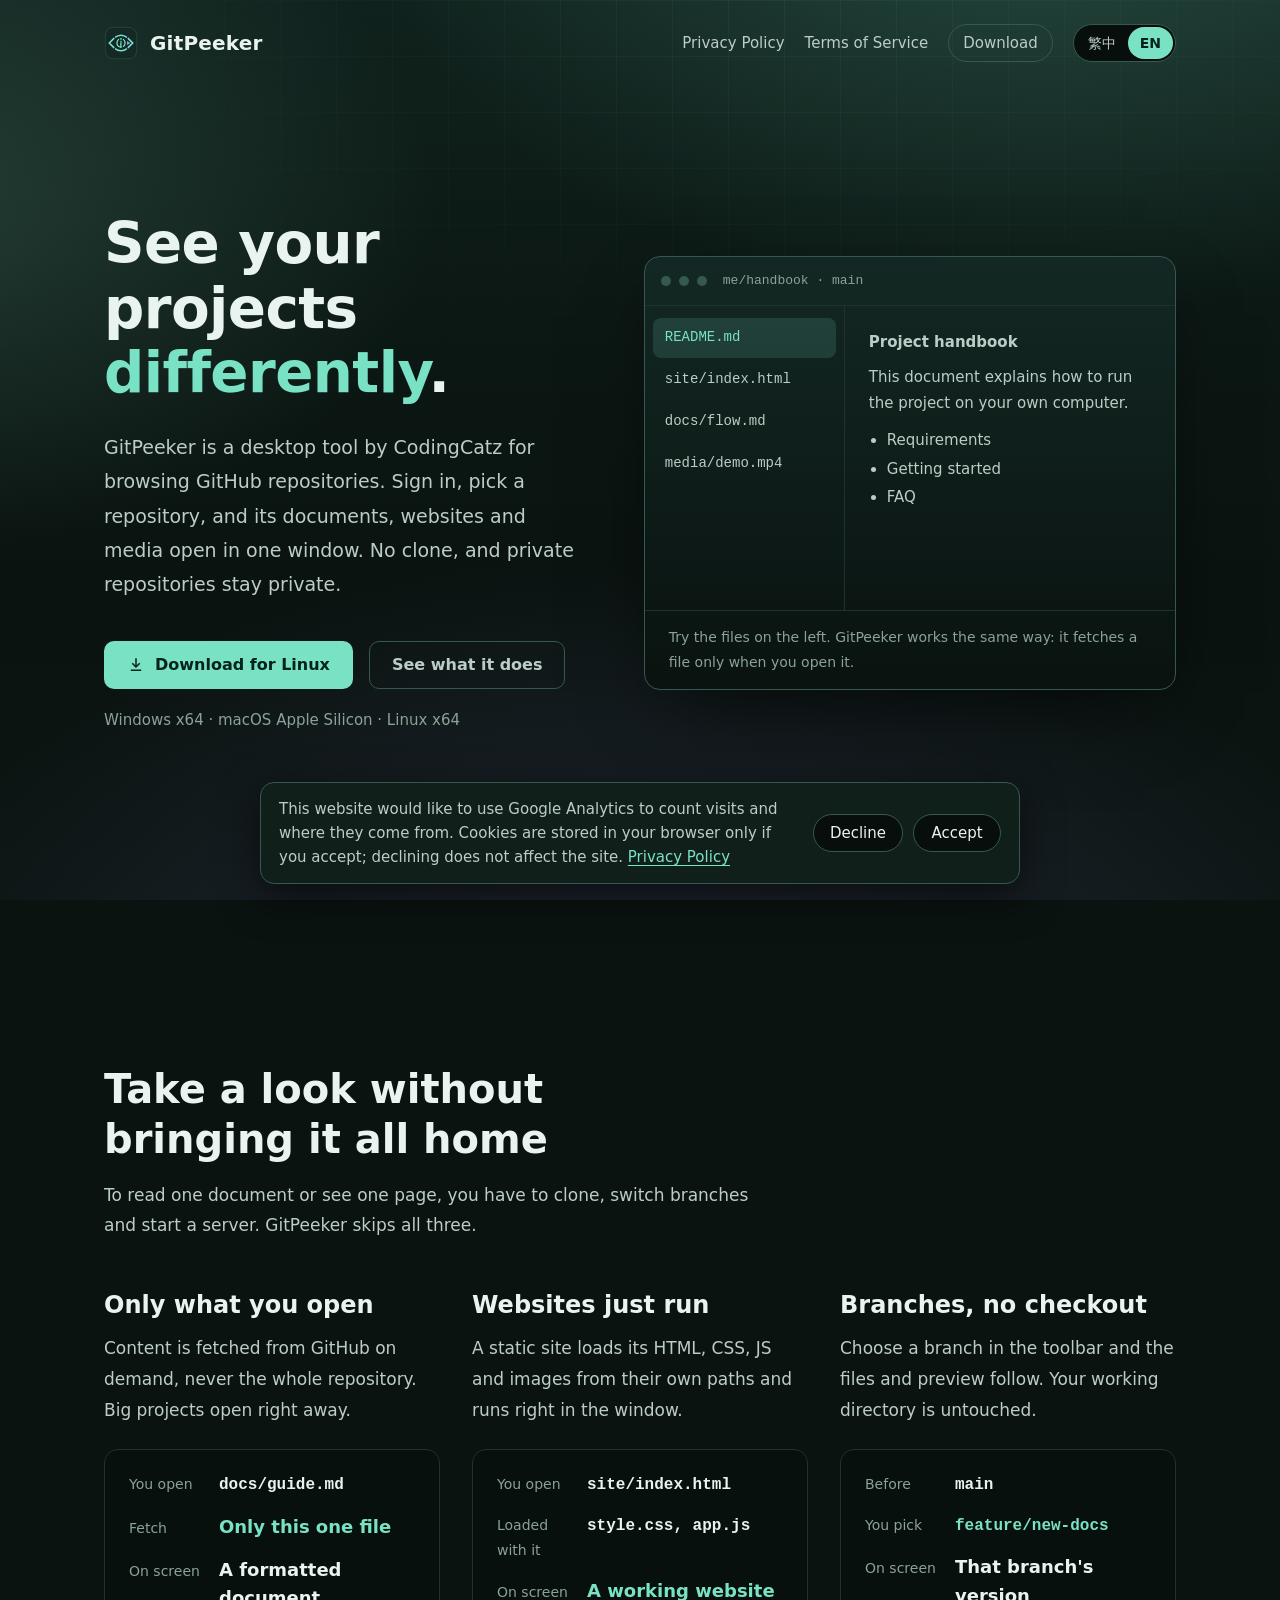
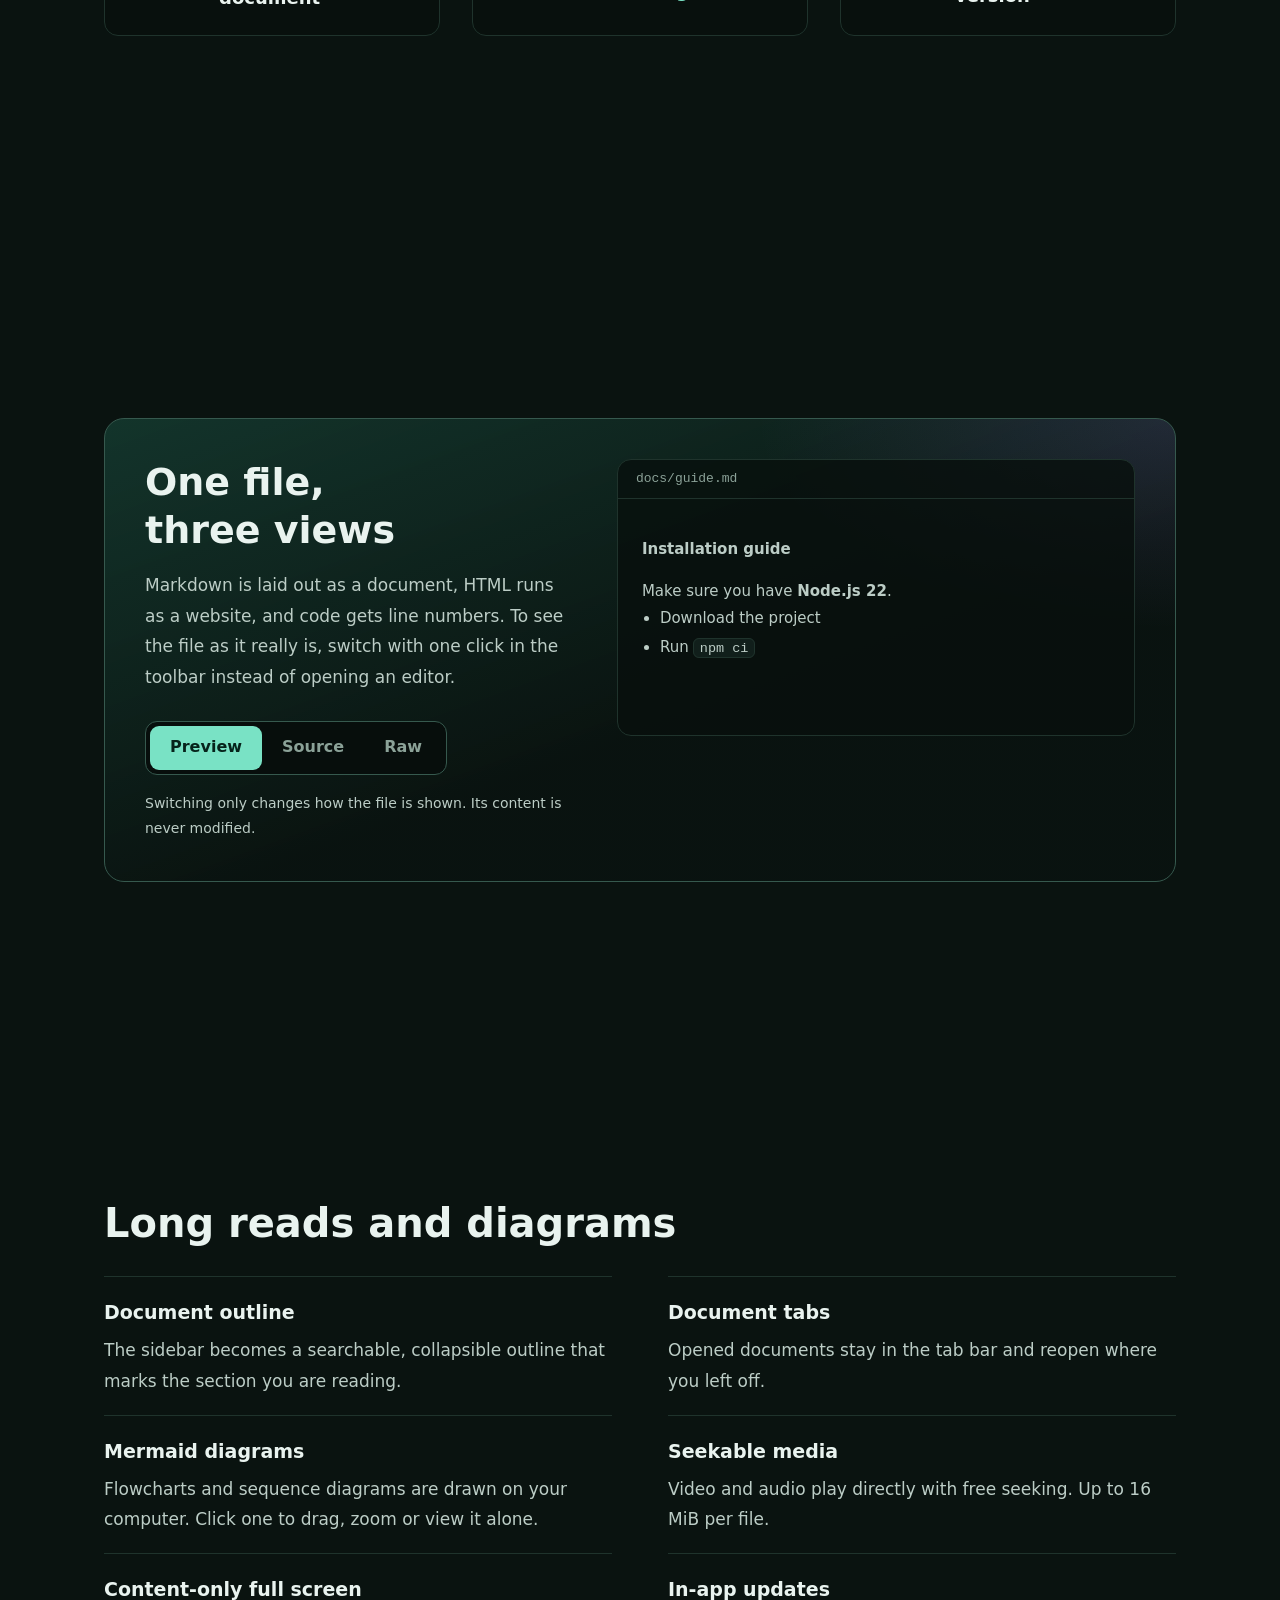
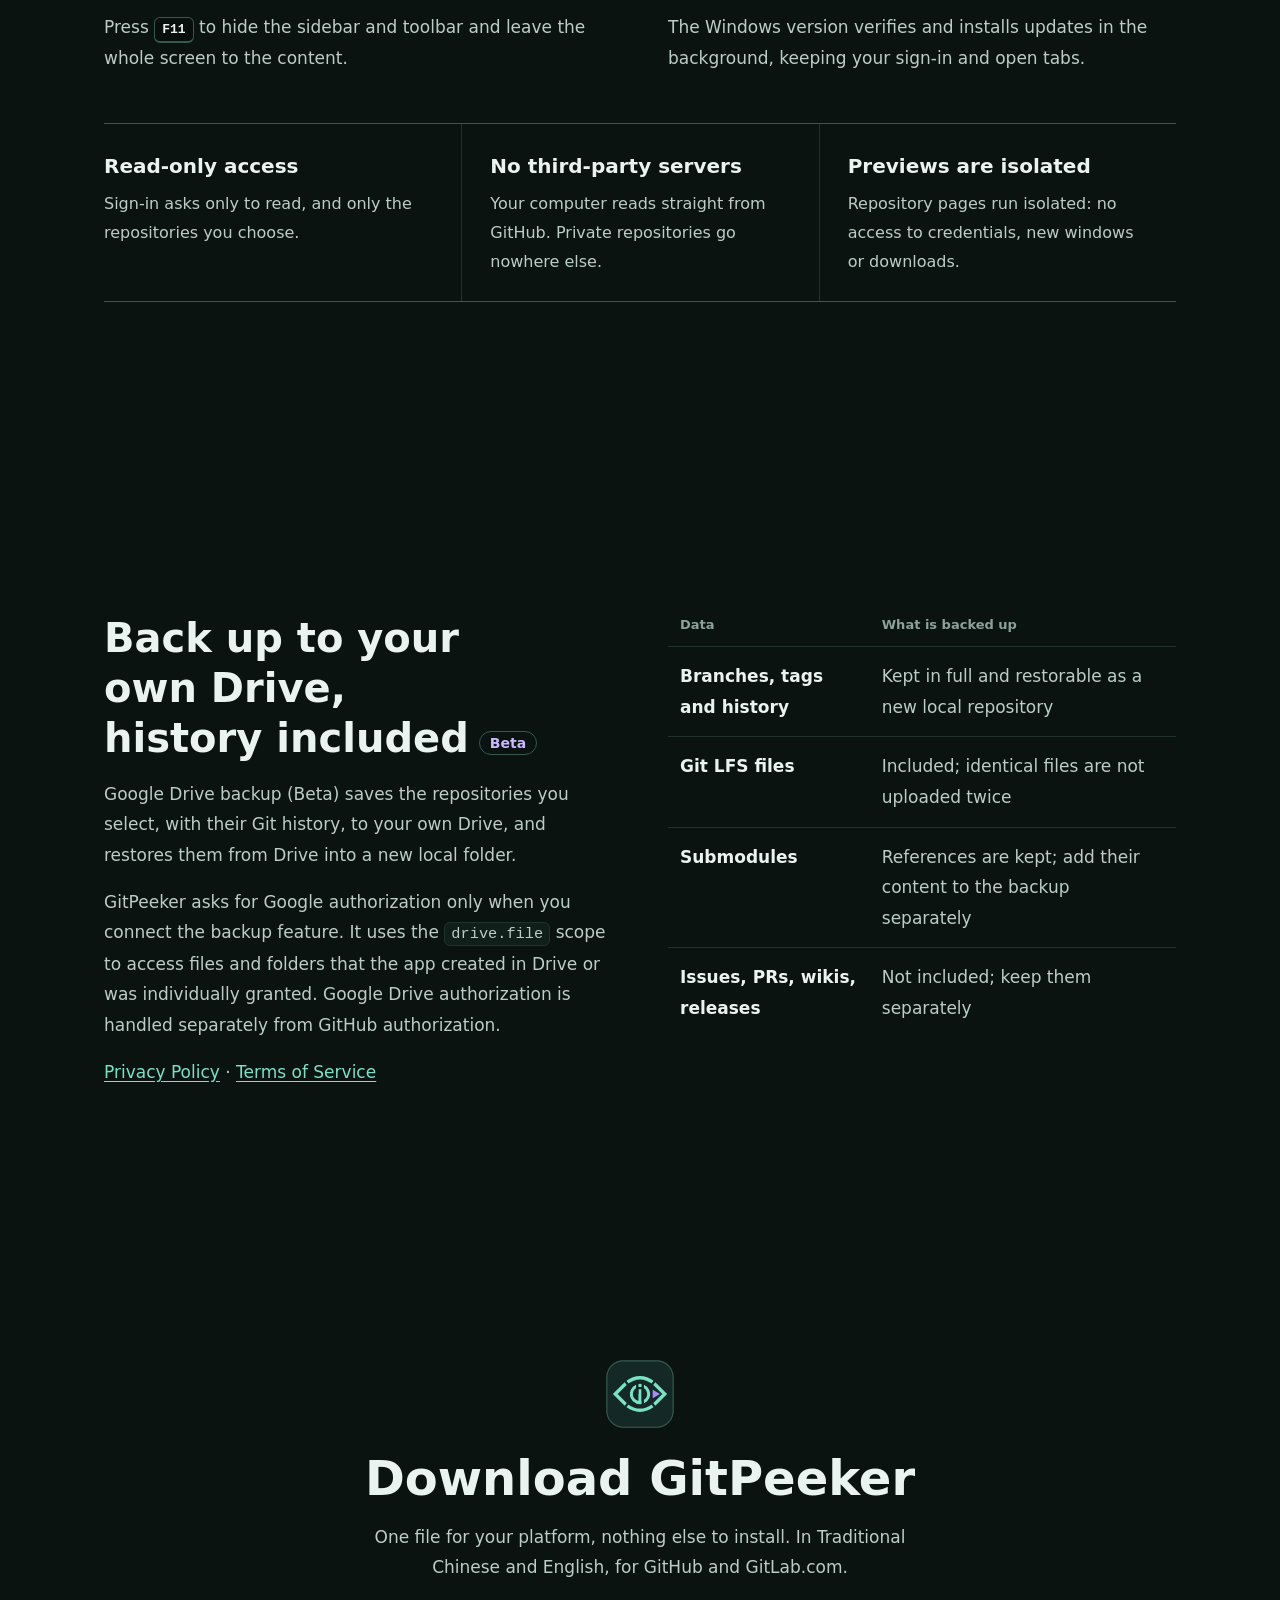
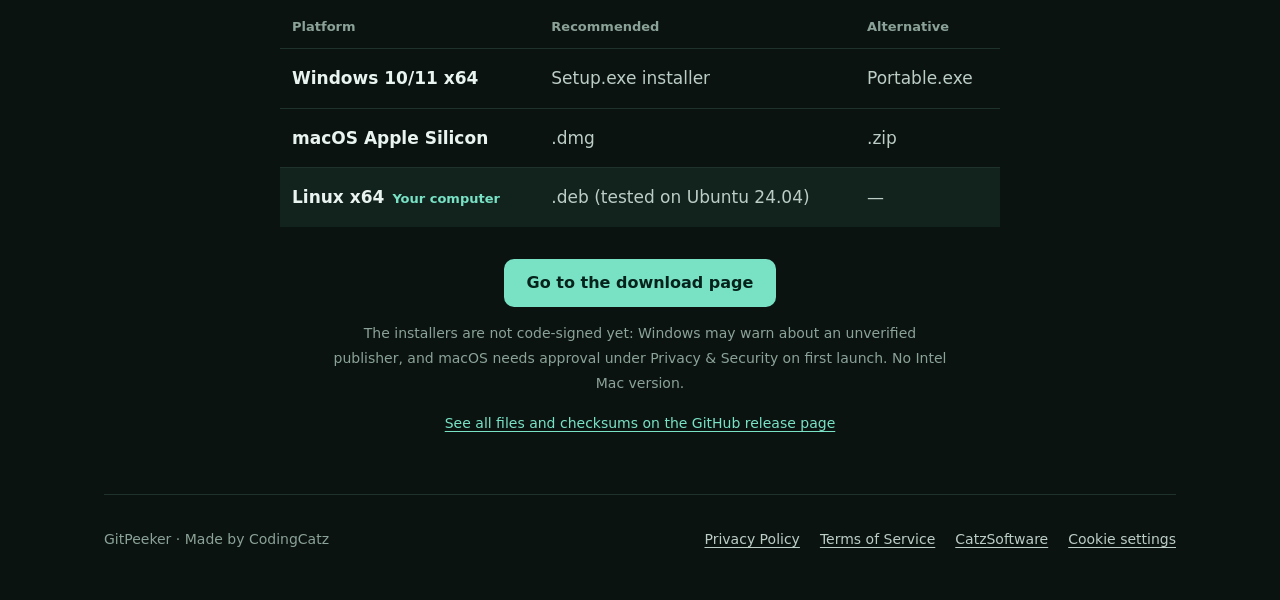
==== commit dc40e58d: "網頁更新 1.0.0" ====
--- a/docs/index.html
+++ b/docs/index.html
@@ -234,6 +234,7 @@
 </div>
 
 <script src="./i18n.js"></script>
+<script src="./analytics.js"></script>
 <script>
   // 一組按鈕切換一組面板：按鈕的 data-show 對到面板的 data-panel。回傳切換函式給自動輪播用
   function bindSwitch(buttons, panels) {
--- a/docs/style.css
+++ b/docs/style.css
@@ -231,6 +231,19 @@
 footer { display: flex; flex-wrap: wrap; justify-content: space-between; gap: 8px 24px; padding: 32px 0 48px; border-top: 1px solid var(--line); color: var(--muted); font-size: 14px; }
 footer nav { display: flex; flex-wrap: wrap; gap: 8px 20px; }
 footer a { color: var(--ink-soft); }
+footer .consent-settings { padding: 0; border: 0; background: none; color: var(--ink-soft); font: inherit; text-decoration: underline; text-underline-offset: 0.2em; cursor: pointer; }
+footer .consent-settings:hover { color: var(--ink); }
+
+/* 流量統計同意：貼在視窗底部，不擋住內容；同意與拒絕兩顆按鈕樣式相同 */
+.consent {
+  position: fixed; z-index: 50; left: 16px; right: 16px; bottom: 16px; margin: 0 auto; max-width: 760px; box-sizing: border-box;
+  display: flex; flex-wrap: wrap; align-items: center; justify-content: space-between; gap: 12px 20px; padding: 14px 18px;
+  border: 1px solid var(--line-strong); border-radius: 14px; background: var(--bg-raise); box-shadow: 0 12px 40px #0009;
+}
+.consent p { flex: 1 1 320px; margin: 0; font-size: 15px; line-height: 1.6; color: var(--ink-soft); }
+.consent div { display: flex; gap: 10px; margin-left: auto; }
+.consent button { min-width: 88px; height: 38px; padding: 0 16px; border: 1px solid var(--line-strong); border-radius: 999px; background: var(--bg-sunk); color: var(--ink); font: inherit; font-size: 15px; cursor: pointer; }
+.consent button:hover { border-color: var(--mint); }
 
 /* ── 隱私權政策、服務條款：單欄文件 ── */
 .doc { max-width: 44em; padding: 48px 0 96px; }
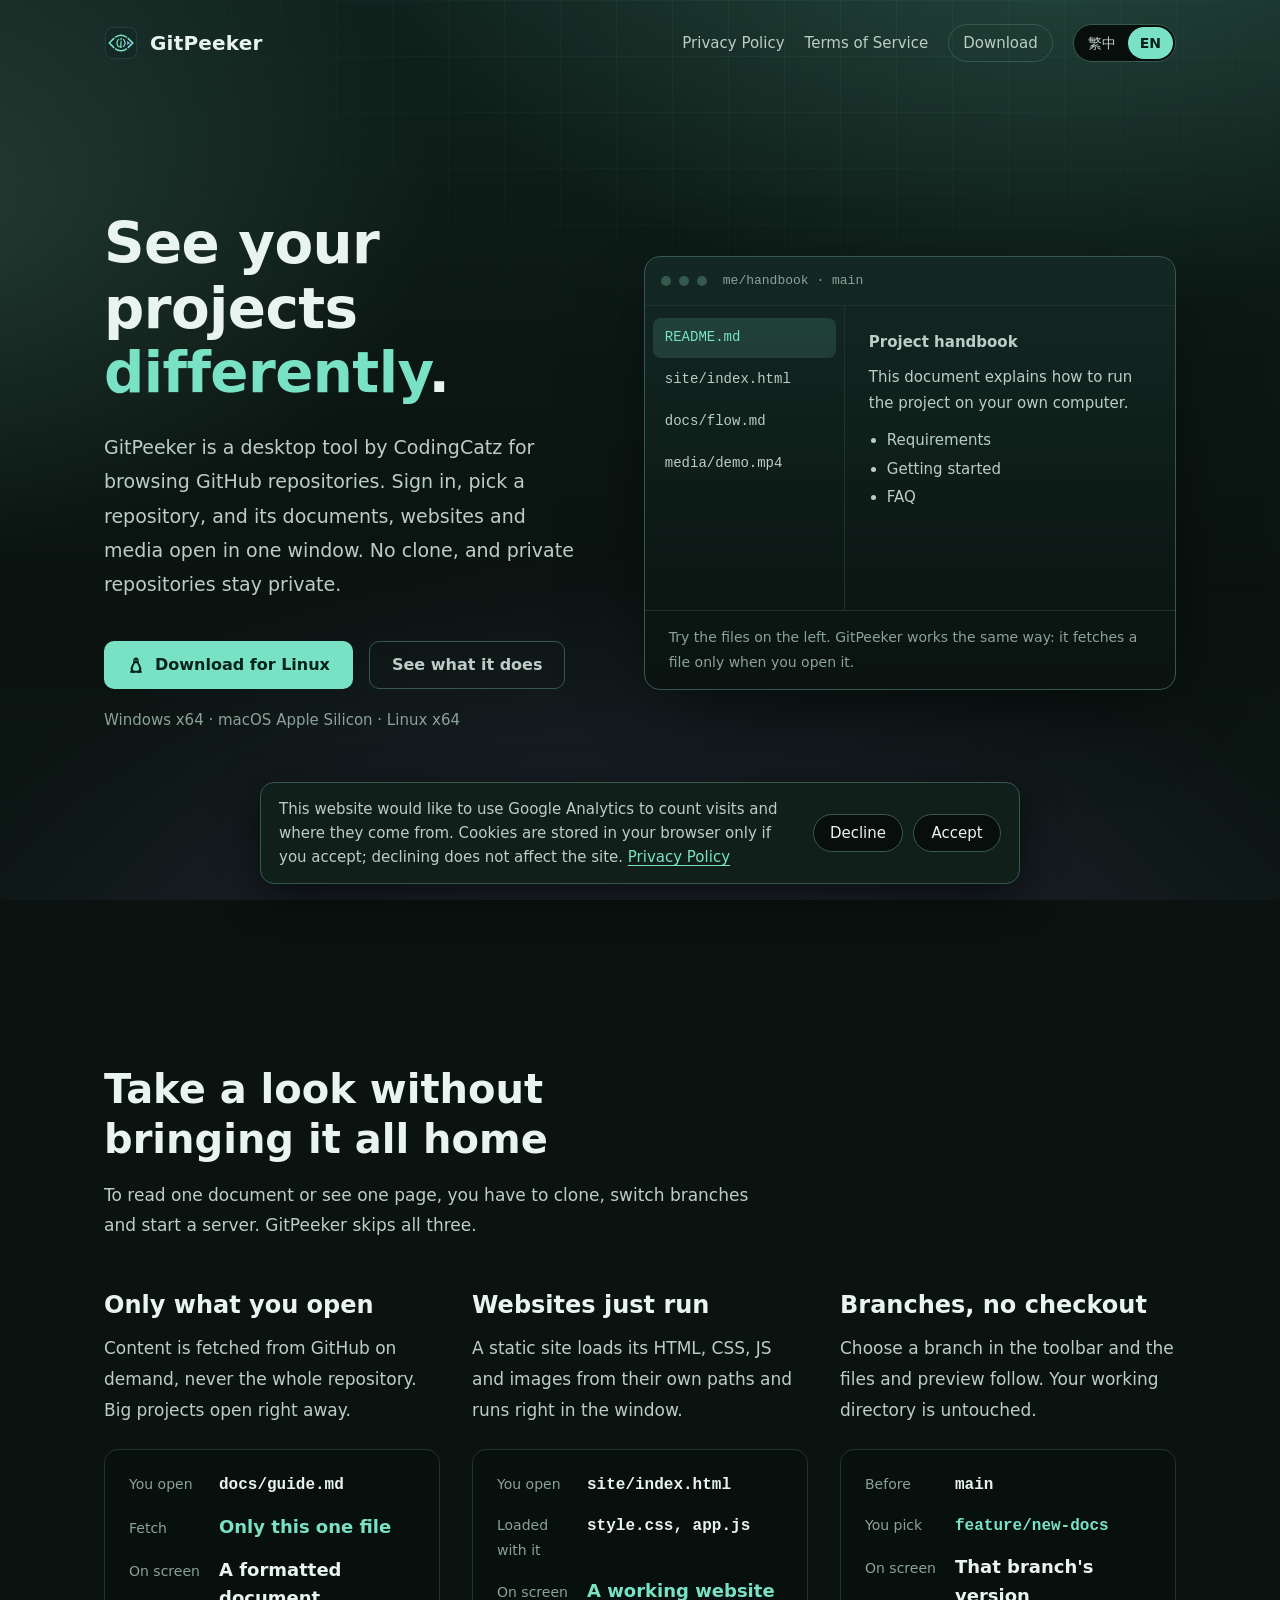
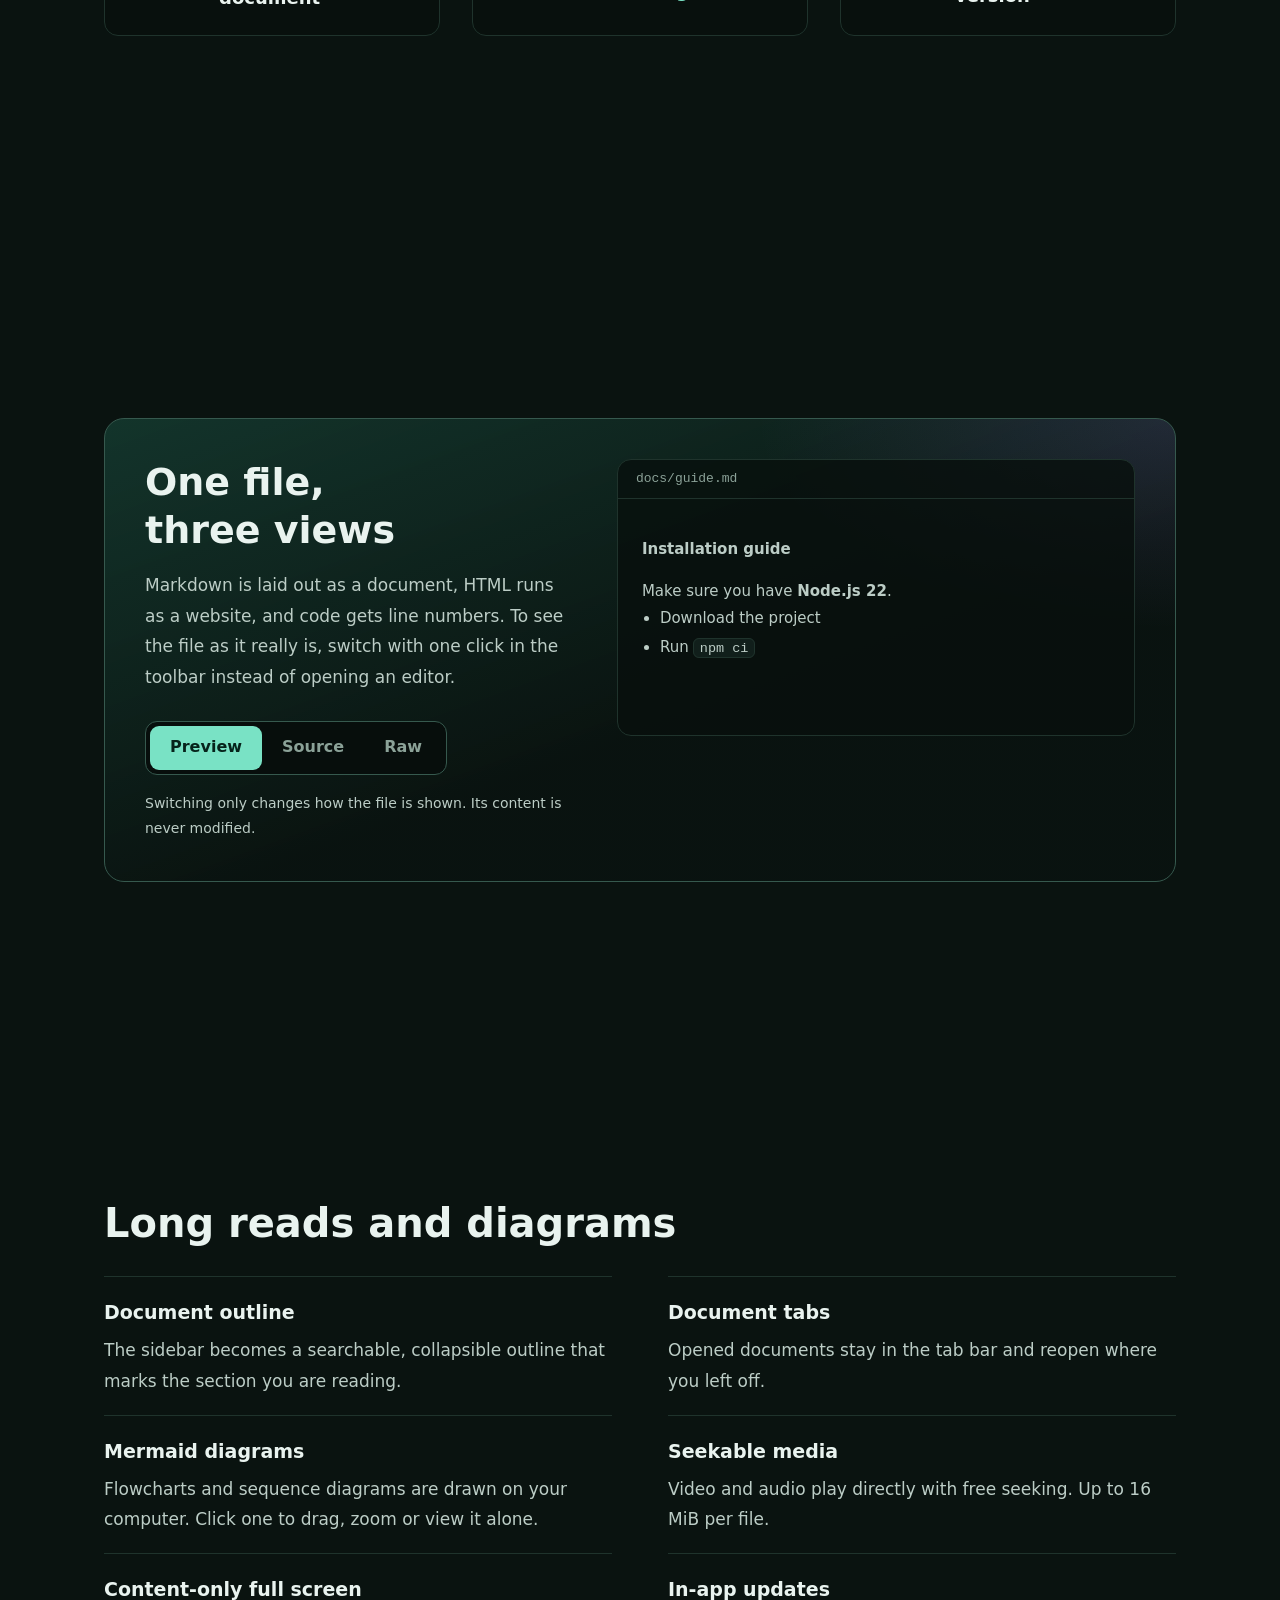
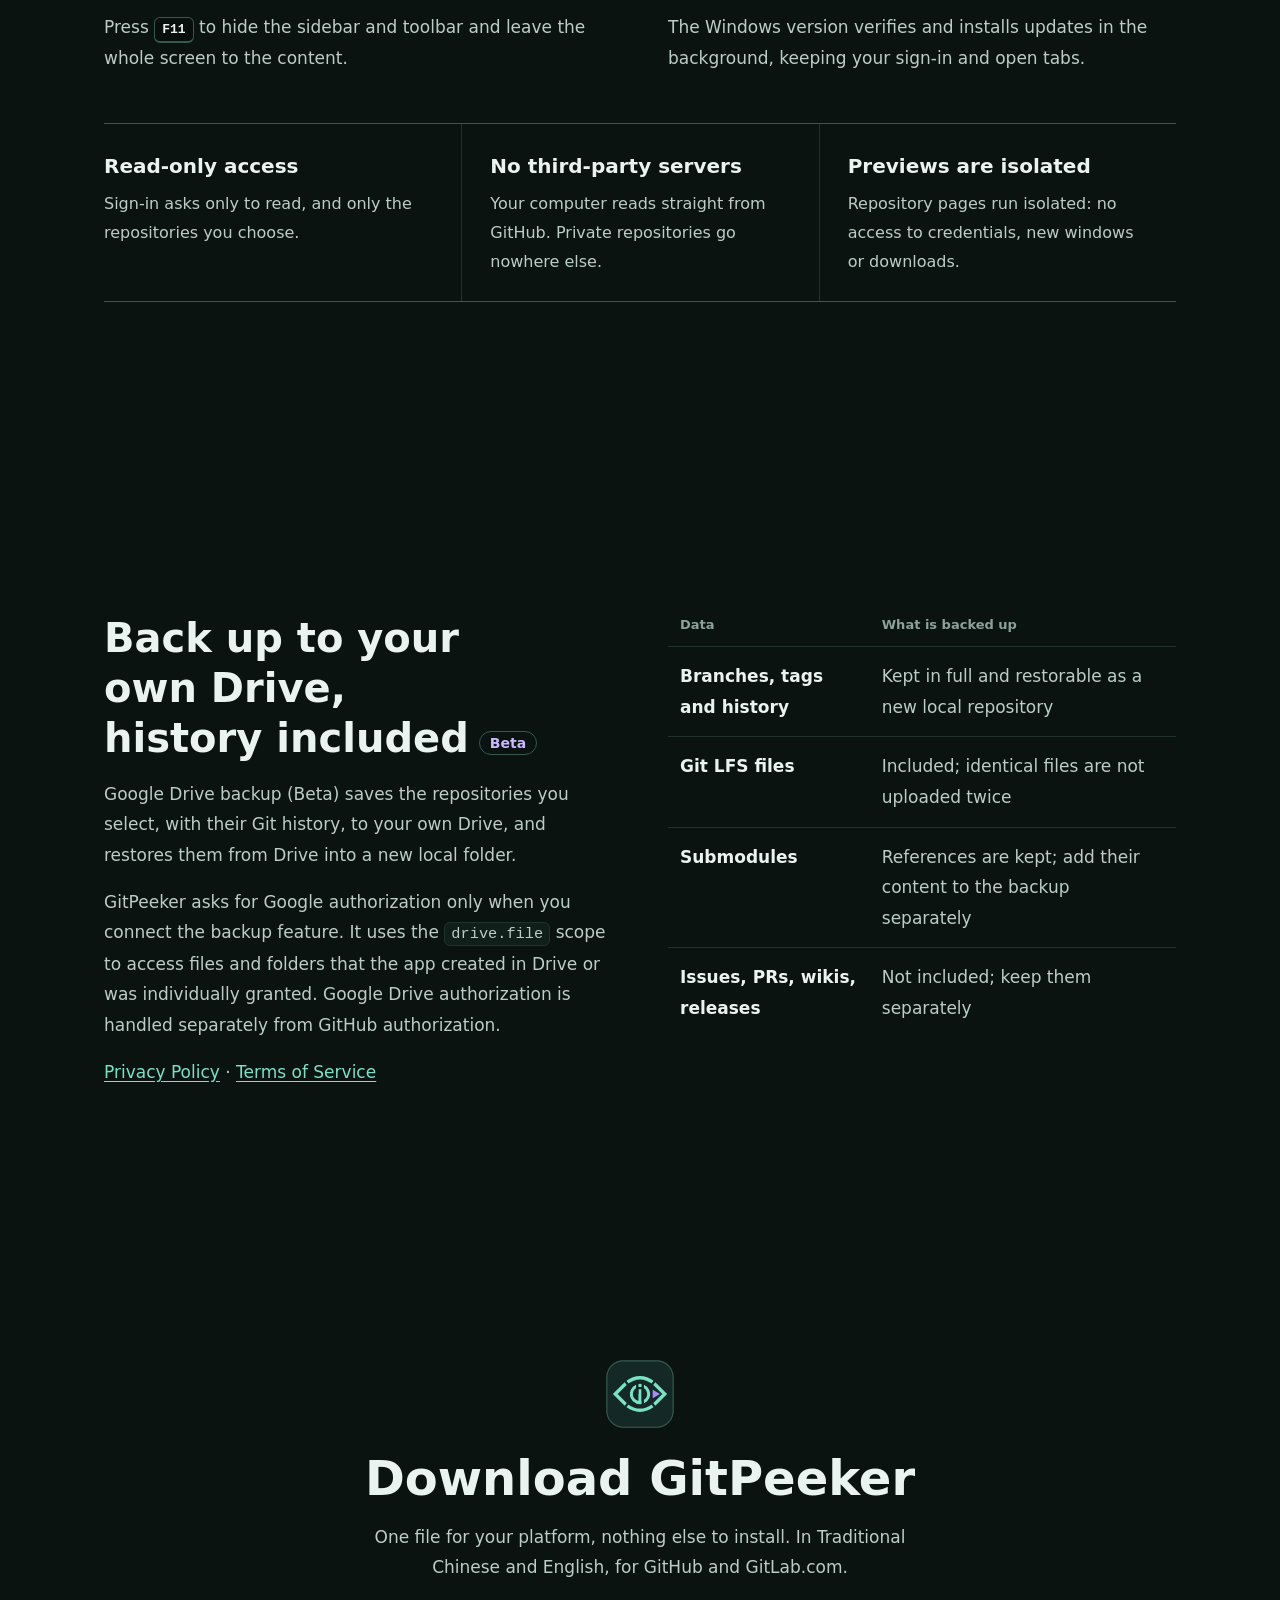
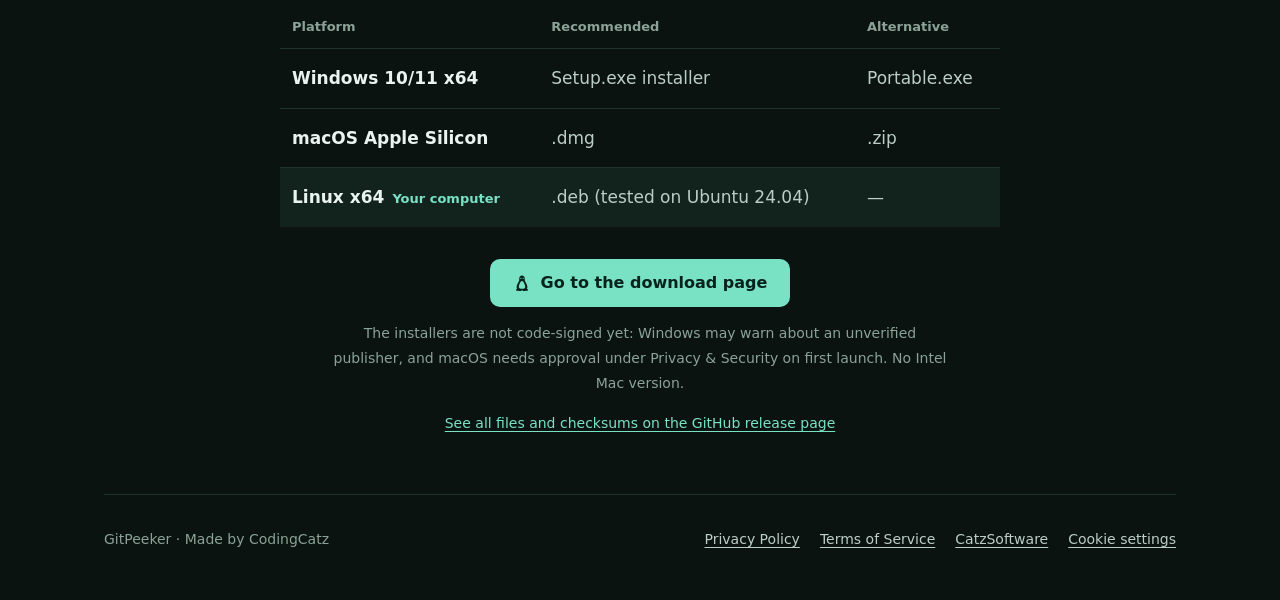
==== commit 33653c99: "網頁更新 1.0.1" ====
--- a/docs/index.html
+++ b/docs/index.html
@@ -32,7 +32,7 @@
           <p>GitPeeker 是 CodingCatz 製作的桌面工具，可瀏覽 GitHub 儲存庫及預覽文件。登入、選一個儲存庫，文件、網站與影音就在同一個視窗裡打開；不用 clone，私人儲存庫也不必公開。</p>
           <div class="cta">
             <a class="btn btn-primary" id="hero-download" href="https://github.com/CatzSoftware/GitPeeker-Releases/releases/latest">
-              <svg viewBox="0 0 24 24" aria-hidden="true"><path fill="currentColor" d="M11 3h2v9.2l3.3-3.3 1.4 1.4L12 16l-5.7-5.7 1.4-1.4 3.3 3.3zM5 18h14v2H5z"/></svg>
+              <svg viewBox="0 0 24 24" aria-hidden="true"><path fill="currentColor" fill-rule="evenodd" d="M3 4h18v13H3zm2 2v9h14V6zM8 19h8v2H8z"/></svg>
               <span>下載 GitPeeker</span>
             </a>
             <a class="btn btn-ghost" href="#core">看看能做什麼</a>
@@ -216,7 +216,10 @@
           </tbody>
         </table>
         <div class="cta">
-          <a class="btn btn-primary" id="get-download" href="https://github.com/CatzSoftware/GitPeeker-Releases/releases/latest">前往下載頁</a>
+          <a class="btn btn-primary" id="get-download" href="https://github.com/CatzSoftware/GitPeeker-Releases/releases/latest">
+            <svg viewBox="0 0 24 24" aria-hidden="true"><path fill="currentColor" fill-rule="evenodd" d="M3 4h18v13H3zm2 2v9h14V6zM8 19h8v2H8z"/></svg>
+            <span>前往下載頁</span>
+          </a>
         </div>
         <p class="note">安裝檔尚未簽章：Windows 可能顯示發行者未驗證，macOS 第一次開啟要到「隱私權與安全性」允許。不提供 Intel Mac 版。</p>
         <p class="note"><span id="release-version"></span><a href="https://github.com/CatzSoftware/GitPeeker-Releases/releases/latest">到 GitHub 發布頁看所有檔案與校驗碼</a></p>
@@ -284,6 +287,11 @@
     }
 
     var names = { windows: 'Windows', mac: 'macOS', linux: 'Linux' };
+    var icons = {
+      windows: 'M3 5.5 10 4.5v7H3zM11 4.3 21 3v8.5H11zM3 12.5h7v7L3 18.5zM11 12.5h10V21l-10-1.4z',
+      mac: 'M16.4 12.6c0-2.4 2-3.6 2.1-3.7-1.2-1.7-3-1.9-3.6-2-1.5-.2-3 .9-3.8.9s-2-.9-3.3-.9c-1.7 0-3.3 1-4.2 2.5-1.8 3.1-.5 7.7 1.3 10.2.9 1.2 1.9 2.6 3.2 2.6 1.3-.1 1.8-.8 3.3-.8s2 .8 3.3.8c1.4 0 2.3-1.3 3.1-2.5 1-1.4 1.4-2.8 1.4-2.9 0 0-2.8-1.1-2.8-4.2M14 5.2c.7-.8 1.2-2 1-3.2-1 .1-2.3.7-3 1.5-.7.8-1.2 2-1.1 3.1 1.2.1 2.3-.6 3.1-1.4',
+      linux: 'M12 2c-2.3 0-3.7 1.9-3.7 4.3 0 1.500.2 2.400-.6 3.800C6.500 12.300 4.800 14.900 4.800 17.800c0 .8.2 1.500.6 2-.7.300-1.400.800-1.400 1.500 0 .900 1.100 1 2.600 1.100 1 .100 2 .400 2.900.400.800 0 1.300-.300 1.600-.800h1.800c.300.500.800.800 1.600.800.900 0 1.900-.300 2.900-.400 1.500-.100 2.600-.200 2.600-1.100 0-.700-.700-1.200-1.400-1.500.400-.500.600-1.200.600-2 0-2.900-1.700-5.500-2.900-7.700-.800-1.400-.600-2.300-.600-3.800C15.700 3.900 14.300 2 12 2zm0 7.400c1.300 0 2.200 1.600 3 3.300.700 1.500 1.300 3.200 1.300 4.600 0 1.700-1.900 2.500-4.300 2.500s-4.300-.800-4.300-2.500c0-1.400.600-3.100 1.300-4.600.800-1.700 1.700-3.300 3-3.300zM10.500 5a.8.8 0 1 0 0 1.600.8.800 0 0 0 0-1.600zm3 0a.8.8 0 1 0 0 1.600.8.800 0 0 0 0-1.600z'
+    };
     var platform = detectPlatform(navigator.userAgent, navigator.maxTouchPoints || 0);
     if (!names[platform]) platform = null;
     var heroButton = document.getElementById('hero-download');
@@ -296,6 +304,8 @@
       mark.textContent = t('你的電腦');
       row.cells[0].appendChild(mark);
       heroButton.querySelector('span').textContent = t('下載 {0} 版', [names[platform]]);
+      // 下載鈕的圖示換成那個平台的標誌
+      [heroButton, getButton].forEach(function (button) { button.querySelector('path').setAttribute('d', icons[platform]); });
     }
 
     // 問 GitHub 最新版有哪些檔，把連結換成直接下載。檔名帶版號，所以用檔名尾巴配對；
@@ -338,7 +348,7 @@
         if (direct) {
           heroButton.href = direct;
           getButton.href = direct;
-          getButton.textContent = t('下載 {0} 版', [names[platform]]);
+          getButton.querySelector('span').textContent = t('下載 {0} 版', [names[platform]]);
         } else {
           // 判斷不出平台時，主按鈕帶到下方的表格讓訪客自己挑；表格已經能直接下載，收尾的按鈕就不需要了
           heroButton.href = '#get';
